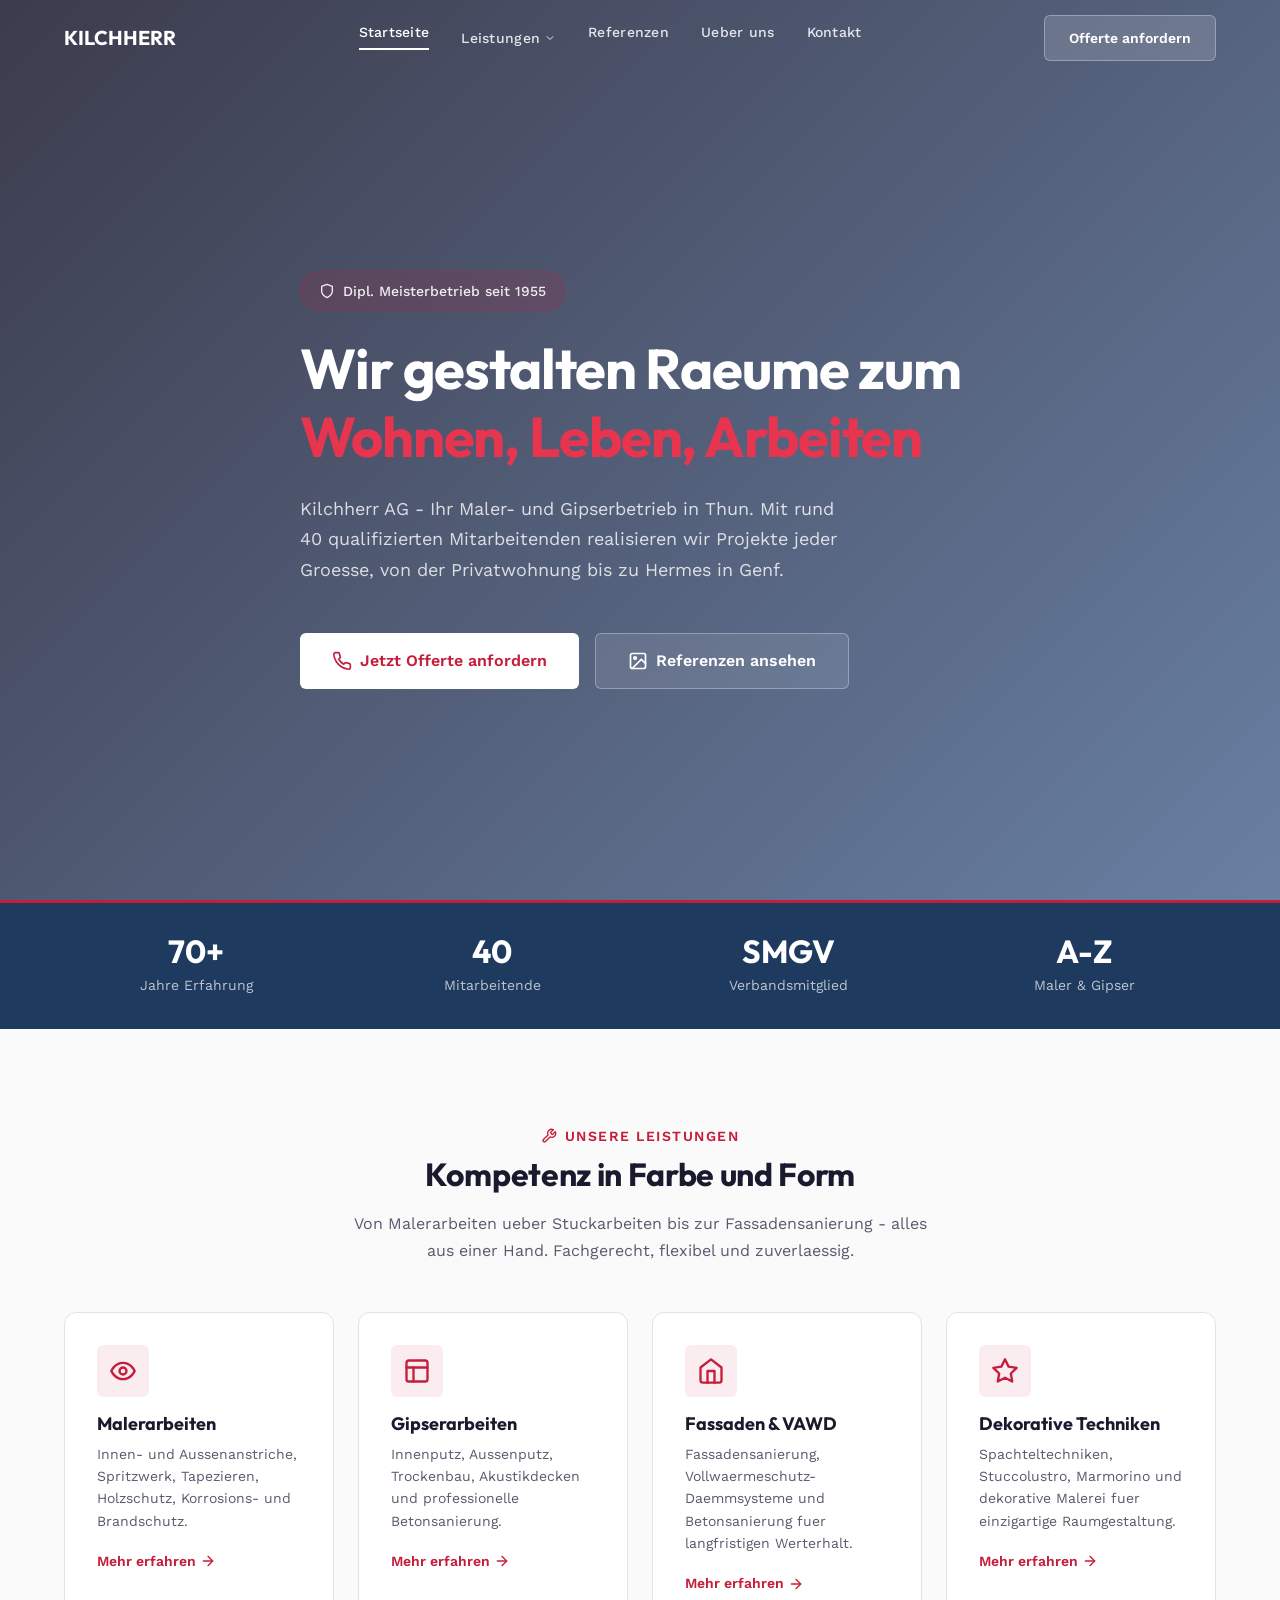
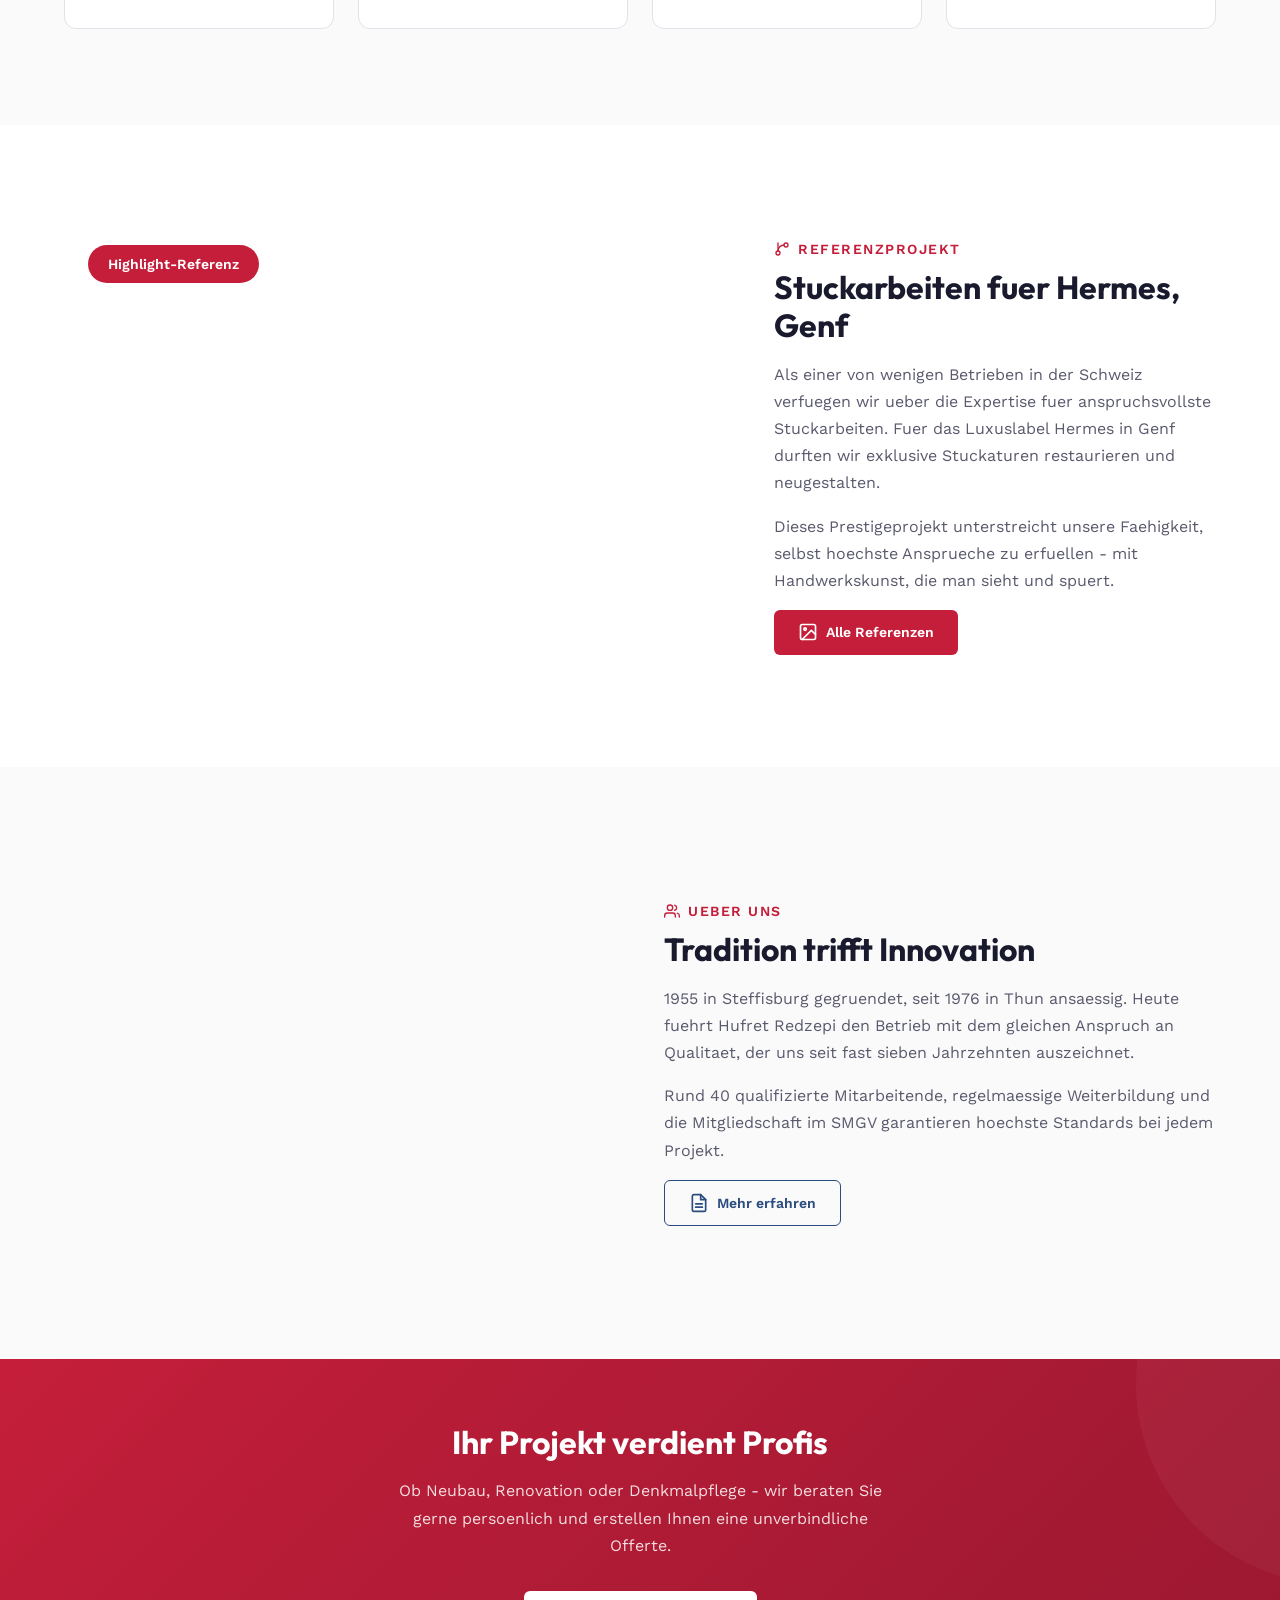
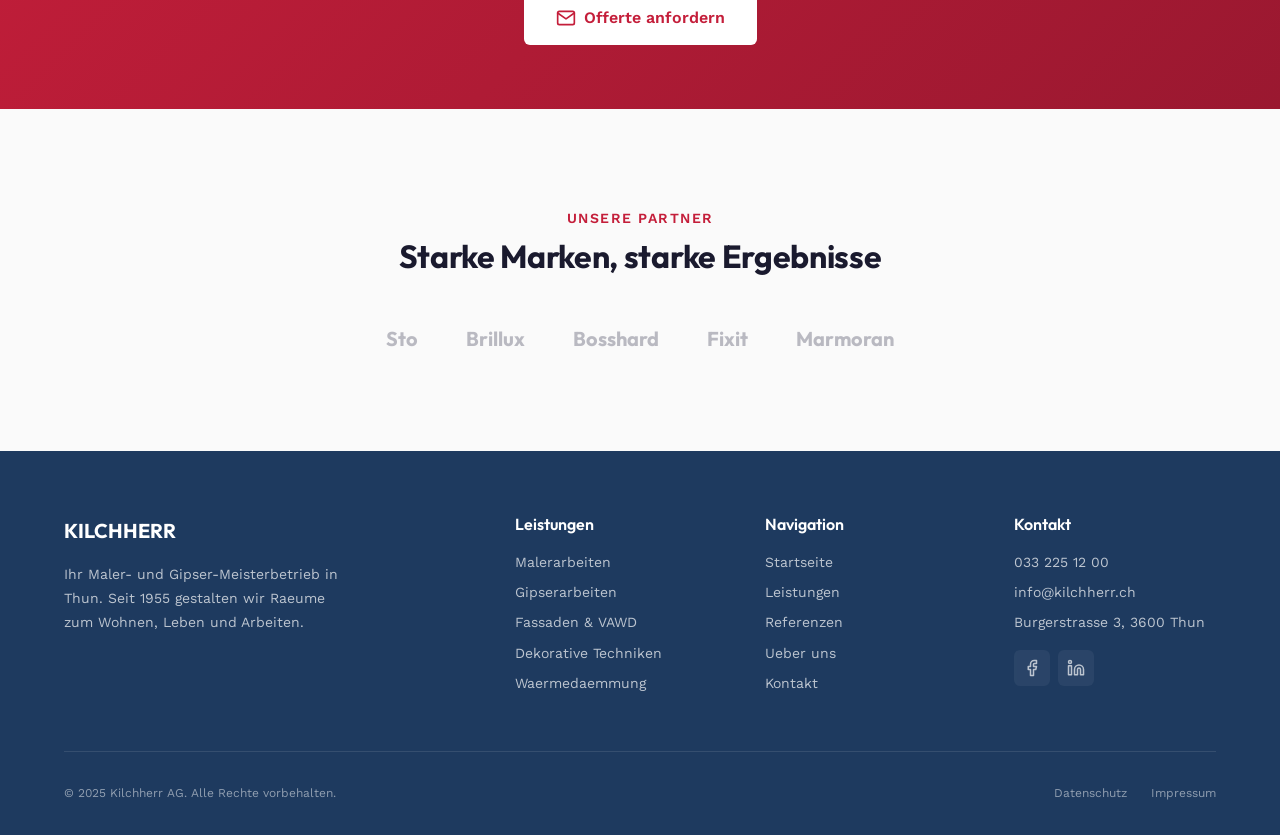
==== index.html @ 8fa26c06 "Initial: Website-Redesign Kilchherr AG" ====
<!DOCTYPE html>
<html lang="de">
<head>
  <meta charset="UTF-8">
  <meta name="viewport" content="width=device-width, initial-scale=1.0">
  <title>Kilchherr AG Thun | Maler & Gipser seit 1955</title>
  <meta name="description" content="Kilchherr AG - Ihr Maler- und Gipserbetrieb in Thun. 40 Mitarbeitende, seit 1955. Malerarbeiten, Gipserarbeiten, Stuckarbeiten und Fassadensanierung.">
  <meta name="robots" content="index, follow">
  <link rel="canonical" href="https://kilchherr-redesign.pages.dev/">
  <meta property="og:title" content="Kilchherr AG Thun | Maler & Gipser seit 1955">
  <meta property="og:description" content="Dipl. Meisterbetrieb fuer Maler- und Gipserarbeiten in Thun. 40 qualifizierte Mitarbeitende, seit 1955.">
  <meta property="og:url" content="https://kilchherr-redesign.pages.dev/">
  <meta property="og:type" content="website">
  <meta property="og:locale" content="de_CH">
  <meta property="og:image" content="https://kilchherr.ch/.cm4all/uproc.php/0/Firmenlogo%20Kilchherr/Kilchherr_Maler_Gipser_Logo_rot.jpg">
  <link href="https://fonts.googleapis.com/css2?family=Outfit:wght@400;500;600;700;800&family=Work+Sans:wght@300;400;500;600&display=swap" rel="stylesheet">
  <link rel="stylesheet" href="style.css">
  <link rel="icon" type="image/svg+xml" href="data:image/svg+xml,<svg xmlns='http://www.w3.org/2000/svg' viewBox='0 0 32 32'><rect width='32' height='32' rx='6' fill='%23C41E3A'/><text x='50%25' y='55%25' text-anchor='middle' dominant-baseline='central' font-size='14' font-weight='bold' fill='white'>K</text></svg>">
  <script type="application/ld+json">
  {
    "@context": "https://schema.org",
    "@type": "HomeAndConstructionBusiness",
    "name": "Kilchherr AG",
    "url": "https://kilchherr-redesign.pages.dev",
    "telephone": "+41332251200",
    "email": "info@kilchherr.ch",
    "address": {
      "@type": "PostalAddress",
      "streetAddress": "Burgerstrasse 3",
      "addressLocality": "Thun",
      "postalCode": "3600",
      "addressRegion": "BE",
      "addressCountry": "CH"
    },
    "areaServed": ["Thun", "Bern", "Berner Oberland", "Steffisburg", "Spiez"],
    "foundingDate": "1955",
    "numberOfEmployees": "40",
    "description": "Dipl. Meisterbetrieb fuer Maler- und Gipserarbeiten in Thun. Seit 1955 gestalten wir Raeume zum Wohnen, Leben und Arbeiten.",
    "memberOf": {
      "@type": "Organization",
      "name": "Schweizerischer Maler- und Gipserunternehmer-Verband (SMGV)"
    }
  }
  </script>
</head>
<body>

  <!-- HEADER -->
  <header class="site-header" id="header">
    <div class="container header-inner">
      <a href="index.html" class="logo">
        <span class="logo-text">KILCHHERR</span>
      </a>
      <nav class="main-nav" id="mainNav" aria-label="Hauptnavigation">
        <ul>
          <li><a href="index.html" class="active">Startseite</a></li>
          <li class="nav-item">
            <a href="leistungen.html">Leistungen <svg width="12" height="12" viewBox="0 0 24 24" fill="none" stroke="currentColor" stroke-width="2" stroke-linecap="round" stroke-linejoin="round"><path d="M6 9l6 6 6-6"/></svg></a>
            <div class="nav-dropdown">
              <a href="leistungen/malerarbeiten.html">Malerarbeiten</a>
              <a href="leistungen/gipserarbeiten.html">Gipserarbeiten</a>
              <a href="leistungen/fassaden.html">Fassaden &amp; VAWD</a>
              <a href="leistungen/dekorative-techniken.html">Dekorative Techniken</a>
              <a href="leistungen/waermedaemmung.html">Waermedaemmung</a>
            </div>
          </li>
          <li><a href="referenzen.html">Referenzen</a></li>
          <li><a href="ueber-uns.html">Ueber uns</a></li>
          <li><a href="kontakt.html">Kontakt</a></li>
        </ul>
      </nav>
      <div class="header-cta">
        <a href="kontakt.html" class="btn btn-primary">Offerte anfordern</a>
      </div>
      <button class="mobile-toggle" id="mobileToggle" aria-label="Menu oeffnen">
        <span></span><span></span><span></span>
      </button>
    </div>
  </header>

  <!-- HERO -->
  <section class="hero">
    <div class="hero-bg" style="background-image: url('https://images.unsplash.com/photo-1562259929-b4e1fd3aef09?w=1600&q=80');"></div>
    <div class="container">
      <div class="hero-content">
        <span class="hero-badge">
          <svg width="16" height="16" viewBox="0 0 24 24" fill="none" stroke="currentColor" stroke-width="2" stroke-linecap="round" stroke-linejoin="round"><path d="M12 22s8-4 8-10V5l-8-3-8 3v7c0 6 8 10 8 10z"/></svg>
          Dipl. Meisterbetrieb seit 1955
        </span>
        <h1>Wir gestalten Raeume zum <span class="highlight">Wohnen, Leben, Arbeiten</span></h1>
        <p class="hero-subtitle">Kilchherr AG - Ihr Maler- und Gipserbetrieb in Thun. Mit rund 40 qualifizierten Mitarbeitenden realisieren wir Projekte jeder Groesse, von der Privatwohnung bis zu Hermes in Genf.</p>
        <div class="hero-buttons">
          <a href="kontakt.html" class="btn btn-white btn-lg">
            <svg width="20" height="20" viewBox="0 0 24 24" fill="none" stroke="currentColor" stroke-width="2" stroke-linecap="round" stroke-linejoin="round"><path d="M22 16.92v3a2 2 0 01-2.18 2 19.79 19.79 0 01-8.63-3.07 19.5 19.5 0 01-6-6 19.79 19.79 0 01-3.07-8.67A2 2 0 014.11 2h3a2 2 0 012 1.72c.127.96.361 1.903.7 2.81a2 2 0 01-.45 2.11L8.09 9.91a16 16 0 006 6l1.27-1.27a2 2 0 012.11-.45c.907.339 1.85.573 2.81.7A2 2 0 0122 16.92z"/></svg>
            Jetzt Offerte anfordern
          </a>
          <a href="referenzen.html" class="btn btn-ghost btn-lg">
            <svg width="20" height="20" viewBox="0 0 24 24" fill="none" stroke="currentColor" stroke-width="2" stroke-linecap="round" stroke-linejoin="round"><rect x="3" y="3" width="18" height="18" rx="2" ry="2"/><circle cx="8.5" cy="8.5" r="1.5"/><polyline points="21 15 16 10 5 21"/></svg>
            Referenzen ansehen
          </a>
        </div>
      </div>
    </div>
  </section>

  <!-- STATS BAR -->
  <section class="stats-bar">
    <div class="container">
      <div class="stats-grid">
        <div class="stat-item">
          <h3>70+</h3>
          <p>Jahre Erfahrung</p>
        </div>
        <div class="stat-item">
          <h3>40</h3>
          <p>Mitarbeitende</p>
        </div>
        <div class="stat-item">
          <h3>SMGV</h3>
          <p>Verbandsmitglied</p>
        </div>
        <div class="stat-item">
          <h3>A-Z</h3>
          <p>Maler &amp; Gipser</p>
        </div>
      </div>
    </div>
  </section>

  <!-- LEISTUNGEN -->
  <section class="section" id="leistungen">
    <div class="container">
      <div class="section-header">
        <span class="section-label">
          <svg width="16" height="16" viewBox="0 0 24 24" fill="none" stroke="currentColor" stroke-width="2" stroke-linecap="round" stroke-linejoin="round"><path d="M14.7 6.3a1 1 0 000 1.4l1.6 1.6a1 1 0 001.4 0l3.77-3.77a6 6 0 01-7.94 7.94l-6.91 6.91a2.12 2.12 0 01-3-3l6.91-6.91a6 6 0 017.94-7.94l-3.76 3.76z"/></svg>
          Unsere Leistungen
        </span>
        <h2>Kompetenz in Farbe und Form</h2>
        <p>Von Malerarbeiten ueber Stuckarbeiten bis zur Fassadensanierung - alles aus einer Hand. Fachgerecht, flexibel und zuverlaessig.</p>
      </div>
      <div class="feature-grid">
        <div class="feature-card">
          <div class="feature-icon">
            <svg width="28" height="28" viewBox="0 0 24 24" fill="none" stroke="currentColor" stroke-width="2" stroke-linecap="round" stroke-linejoin="round"><path d="M2 12s3-7 10-7 10 7 10 7-3 7-10 7-10-7-10-7z"/><circle cx="12" cy="12" r="3"/></svg>
          </div>
          <h3>Malerarbeiten</h3>
          <p>Innen- und Aussenanstriche, Spritzwerk, Tapezieren, Holzschutz, Korrosions- und Brandschutz.</p>
          <a href="leistungen/malerarbeiten.html" class="card-link">Mehr erfahren <svg width="16" height="16" viewBox="0 0 24 24" fill="none" stroke="currentColor" stroke-width="2" stroke-linecap="round" stroke-linejoin="round"><path d="M5 12h14"/><path d="M12 5l7 7-7 7"/></svg></a>
        </div>
        <div class="feature-card">
          <div class="feature-icon">
            <svg width="28" height="28" viewBox="0 0 24 24" fill="none" stroke="currentColor" stroke-width="2" stroke-linecap="round" stroke-linejoin="round"><rect x="3" y="3" width="18" height="18" rx="2"/><path d="M3 9h18"/><path d="M9 21V9"/></svg>
          </div>
          <h3>Gipserarbeiten</h3>
          <p>Innenputz, Aussenputz, Trockenbau, Akustikdecken und professionelle Betonsanierung.</p>
          <a href="leistungen/gipserarbeiten.html" class="card-link">Mehr erfahren <svg width="16" height="16" viewBox="0 0 24 24" fill="none" stroke="currentColor" stroke-width="2" stroke-linecap="round" stroke-linejoin="round"><path d="M5 12h14"/><path d="M12 5l7 7-7 7"/></svg></a>
        </div>
        <div class="feature-card">
          <div class="feature-icon">
            <svg width="28" height="28" viewBox="0 0 24 24" fill="none" stroke="currentColor" stroke-width="2" stroke-linecap="round" stroke-linejoin="round"><path d="M3 9l9-7 9 7v11a2 2 0 01-2 2H5a2 2 0 01-2-2z"/><polyline points="9 22 9 12 15 12 15 22"/></svg>
          </div>
          <h3>Fassaden &amp; VAWD</h3>
          <p>Fassadensanierung, Vollwaermeschutz-Daemmsysteme und Betonsanierung fuer langfristigen Werterhalt.</p>
          <a href="leistungen/fassaden.html" class="card-link">Mehr erfahren <svg width="16" height="16" viewBox="0 0 24 24" fill="none" stroke="currentColor" stroke-width="2" stroke-linecap="round" stroke-linejoin="round"><path d="M5 12h14"/><path d="M12 5l7 7-7 7"/></svg></a>
        </div>
        <div class="feature-card">
          <div class="feature-icon">
            <svg width="28" height="28" viewBox="0 0 24 24" fill="none" stroke="currentColor" stroke-width="2" stroke-linecap="round" stroke-linejoin="round"><polygon points="12 2 15.09 8.26 22 9.27 17 14.14 18.18 21.02 12 17.77 5.82 21.02 7 14.14 2 9.27 8.91 8.26 12 2"/></svg>
          </div>
          <h3>Dekorative Techniken</h3>
          <p>Spachteltechniken, Stuccolustro, Marmorino und dekorative Malerei fuer einzigartige Raumgestaltung.</p>
          <a href="leistungen/dekorative-techniken.html" class="card-link">Mehr erfahren <svg width="16" height="16" viewBox="0 0 24 24" fill="none" stroke="currentColor" stroke-width="2" stroke-linecap="round" stroke-linejoin="round"><path d="M5 12h14"/><path d="M12 5l7 7-7 7"/></svg></a>
        </div>
      </div>
    </div>
  </section>

  <!-- HIGHLIGHT: HERMES -->
  <section class="section section-alt">
    <div class="container">
      <div class="highlight-project">
        <div class="highlight-img" style="background-image: url('https://images.unsplash.com/photo-1600585152220-90363fe7e115?w=1200&q=80');">
          <span class="highlight-badge">Highlight-Referenz</span>
        </div>
        <div class="highlight-content">
          <span class="section-label">
            <svg width="16" height="16" viewBox="0 0 24 24" fill="none" stroke="currentColor" stroke-width="2" stroke-linecap="round" stroke-linejoin="round"><path d="M6 3v12"/><path d="M18 9a3 3 0 100-6 3 3 0 000 6z"/><path d="M6 21a3 3 0 100-6 3 3 0 000 6z"/><path d="M15 6a9 9 0 00-9 9"/></svg>
            Referenzprojekt
          </span>
          <h2>Stuckarbeiten fuer Hermes, Genf</h2>
          <p>Als einer von wenigen Betrieben in der Schweiz verfuegen wir ueber die Expertise fuer anspruchsvollste Stuckarbeiten. Fuer das Luxuslabel Hermes in Genf durften wir exklusive Stuckaturen restaurieren und neugestalten.</p>
          <p>Dieses Prestigeprojekt unterstreicht unsere Faehigkeit, selbst hoechste Ansprueche zu erfuellen - mit Handwerkskunst, die man sieht und spuert.</p>
          <a href="referenzen.html" class="btn btn-primary">
            <svg width="20" height="20" viewBox="0 0 24 24" fill="none" stroke="currentColor" stroke-width="2" stroke-linecap="round" stroke-linejoin="round"><rect x="3" y="3" width="18" height="18" rx="2" ry="2"/><circle cx="8.5" cy="8.5" r="1.5"/><polyline points="21 15 16 10 5 21"/></svg>
            Alle Referenzen
          </a>
        </div>
      </div>
    </div>
  </section>

  <!-- UEBER UNS -->
  <section class="section">
    <div class="container">
      <div class="text-image reversed">
        <div class="text-image-content">
          <span class="section-label">
            <svg width="16" height="16" viewBox="0 0 24 24" fill="none" stroke="currentColor" stroke-width="2" stroke-linecap="round" stroke-linejoin="round"><path d="M17 21v-2a4 4 0 00-4-4H5a4 4 0 00-4 4v2"/><circle cx="9" cy="7" r="4"/><path d="M23 21v-2a4 4 0 00-3-3.87"/><path d="M16 3.13a4 4 0 010 7.75"/></svg>
            Ueber uns
          </span>
          <h2>Tradition trifft Innovation</h2>
          <p>1955 in Steffisburg gegruendet, seit 1976 in Thun ansaessig. Heute fuehrt Hufret Redzepi den Betrieb mit dem gleichen Anspruch an Qualitaet, der uns seit fast sieben Jahrzehnten auszeichnet.</p>
          <p>Rund 40 qualifizierte Mitarbeitende, regelmaessige Weiterbildung und die Mitgliedschaft im SMGV garantieren hoechste Standards bei jedem Projekt.</p>
          <a href="ueber-uns.html" class="btn btn-outline">
            <svg width="20" height="20" viewBox="0 0 24 24" fill="none" stroke="currentColor" stroke-width="2" stroke-linecap="round" stroke-linejoin="round"><path d="M14 2H6a2 2 0 00-2 2v16a2 2 0 002 2h12a2 2 0 002-2V8z"/><polyline points="14 2 14 8 20 8"/><line x1="16" y1="13" x2="8" y2="13"/><line x1="16" y1="17" x2="8" y2="17"/></svg>
            Mehr erfahren
          </a>
        </div>
        <div class="text-image-visual" style="background-image: url('https://images.unsplash.com/photo-1581578731548-c64695cc6952?w=800&q=80');"></div>
      </div>
    </div>
  </section>

  <!-- CTA -->
  <section class="cta-banner">
    <div class="container">
      <h2>Ihr Projekt verdient Profis</h2>
      <p>Ob Neubau, Renovation oder Denkmalpflege - wir beraten Sie gerne persoenlich und erstellen Ihnen eine unverbindliche Offerte.</p>
      <a href="kontakt.html" class="btn btn-white btn-lg">
        <svg width="20" height="20" viewBox="0 0 24 24" fill="none" stroke="currentColor" stroke-width="2" stroke-linecap="round" stroke-linejoin="round"><path d="M4 4h16c1.1 0 2 .9 2 2v12c0 1.1-.9 2-2 2H4c-1.1 0-2-.9-2-2V6c0-1.1.9-2 2-2z"/><polyline points="22,6 12,13 2,6"/></svg>
        Offerte anfordern
      </a>
    </div>
  </section>

  <!-- PARTNER -->
  <section class="section">
    <div class="container">
      <div class="section-header">
        <span class="section-label">Unsere Partner</span>
        <h2>Starke Marken, starke Ergebnisse</h2>
      </div>
      <div class="partner-logos">
        <span class="partner-logo">Sto</span>
        <span class="partner-logo">Brillux</span>
        <span class="partner-logo">Bosshard</span>
        <span class="partner-logo">Fixit</span>
        <span class="partner-logo">Marmoran</span>
      </div>
    </div>
  </section>

  <!-- FOOTER -->
  <footer class="site-footer">
    <div class="container">
      <div class="footer-grid">
        <div class="footer-brand">
          <span class="logo-text" style="color:#fff; font-size:1.25rem;">KILCHHERR</span>
          <p>Ihr Maler- und Gipser-Meisterbetrieb in Thun. Seit 1955 gestalten wir Raeume zum Wohnen, Leben und Arbeiten.</p>
        </div>
        <div class="footer-col">
          <h4>Leistungen</h4>
          <a href="leistungen/malerarbeiten.html">Malerarbeiten</a>
          <a href="leistungen/gipserarbeiten.html">Gipserarbeiten</a>
          <a href="leistungen/fassaden.html">Fassaden &amp; VAWD</a>
          <a href="leistungen/dekorative-techniken.html">Dekorative Techniken</a>
          <a href="leistungen/waermedaemmung.html">Waermedaemmung</a>
        </div>
        <div class="footer-col">
          <h4>Navigation</h4>
          <a href="index.html">Startseite</a>
          <a href="leistungen.html">Leistungen</a>
          <a href="referenzen.html">Referenzen</a>
          <a href="ueber-uns.html">Ueber uns</a>
          <a href="kontakt.html">Kontakt</a>
        </div>
        <div class="footer-col">
          <h4>Kontakt</h4>
          <a href="tel:+41332251200">033 225 12 00</a>
          <a href="mailto:info@kilchherr.ch">info@kilchherr.ch</a>
          <a href="kontakt.html">Burgerstrasse 3, 3600 Thun</a>
          <div class="social-links">
            <a href="https://www.facebook.com/Kilchherr-AG-seit-1955-Gipser-und-Malerwerkst%C3%A4tten-110368171089704" aria-label="Facebook">
              <svg width="18" height="18" viewBox="0 0 24 24" fill="none" stroke="currentColor" stroke-width="2" stroke-linecap="round" stroke-linejoin="round"><path d="M18 2h-3a5 5 0 00-5 5v3H7v4h3v8h4v-8h3l1-4h-4V7a1 1 0 011-1h3z"/></svg>
            </a>
            <a href="https://www.linkedin.com/in/ralf-norgel-03962999/" aria-label="LinkedIn">
              <svg width="18" height="18" viewBox="0 0 24 24" fill="none" stroke="currentColor" stroke-width="2" stroke-linecap="round" stroke-linejoin="round"><path d="M16 8a6 6 0 016 6v7h-4v-7a2 2 0 00-2-2 2 2 0 00-2 2v7h-4v-7a6 6 0 016-6z"/><rect x="2" y="9" width="4" height="12"/><circle cx="4" cy="4" r="2"/></svg>
            </a>
          </div>
        </div>
      </div>
      <div class="footer-bottom">
        <p>&copy; 2025 Kilchherr AG. Alle Rechte vorbehalten.</p>
        <div class="legal-links">
          <a href="#">Datenschutz</a>
          <a href="#">Impressum</a>
        </div>
      </div>
    </div>
  </footer>

  <script>
    document.getElementById('mobileToggle').addEventListener('click', function() {
      document.getElementById('mainNav').classList.toggle('active');
    });
    window.addEventListener('scroll', function() {
      document.getElementById('header').classList.toggle('scrolled', window.scrollY > 20);
    });
  </script>
</body>
</html>
---- style.css ----
/* Brand Style Guide – Kilchherr AG */
:root {
  --color-primary: #C41E3A;
  --color-primary-dark: #9A1830;
  --color-primary-light: #E8354F;
  --color-accent: #2B4C7E;
  --color-accent-light: #3D6BA8;
  --color-accent-dark: #1E3A5F;
  --color-bg: #FAFAFA;
  --color-surface: #FFFFFF;
  --color-text: #1A1A2E;
  --color-text-secondary: #5A5A6E;
  --color-border: #E2E2EA;

  --font-heading: 'Outfit', sans-serif;
  --font-body: 'Work Sans', sans-serif;

  --font-size-xs: 0.75rem;
  --font-size-small: 0.875rem;
  --font-size-base: 1rem;
  --font-size-lg: 1.125rem;
  --font-size-xl: 1.25rem;
  --font-size-2xl: 1.5rem;
  --font-size-3xl: 2rem;
  --font-size-4xl: 2.75rem;
  --font-size-5xl: 3.5rem;

  --space-xs: 0.25rem;
  --space-sm: 0.5rem;
  --space-md: 1rem;
  --space-lg: 1.5rem;
  --space-xl: 2rem;
  --space-2xl: 3rem;
  --space-3xl: 4rem;
  --space-4xl: 6rem;

  --radius: 6px;
  --radius-lg: 12px;
  --radius-xl: 16px;
  --shadow: 0 1px 3px rgba(26,26,46,0.08);
  --shadow-md: 0 4px 12px rgba(26,26,46,0.1);
  --shadow-lg: 0 8px 30px rgba(26,26,46,0.12);
}

*, *::before, *::after { box-sizing: border-box; margin: 0; padding: 0; }
html { scroll-behavior: smooth; }
body {
  font-family: var(--font-body);
  color: var(--color-text);
  background: var(--color-bg);
  line-height: 1.6;
  -webkit-font-smoothing: antialiased;
}
h1, h2, h3, h4, h5 { font-family: var(--font-heading); line-height: 1.2; font-weight: 700; }
a { text-decoration: none; color: inherit; transition: color 0.2s; }
img { max-width: 100%; height: auto; display: block; }
.container { max-width: 1200px; margin: 0 auto; padding: 0 var(--space-lg); }

/* === HEADER === */
.site-header {
  position: fixed; top: 0; left: 0; right: 0; z-index: 100;
  background: transparent;
  transition: background 0.3s, box-shadow 0.3s;
}
.site-header.scrolled {
  background: rgba(250,250,250,0.97);
  backdrop-filter: blur(12px);
  box-shadow: var(--shadow);
  border-bottom: 1px solid var(--color-border);
}
.header-inner {
  display: flex; align-items: center; justify-content: space-between;
  height: 76px;
}
.logo { display: flex; align-items: center; gap: var(--space-sm); }
.logo-img {
  height: 40px; width: auto;
}
.logo-text {
  font-family: var(--font-heading); font-weight: 700; font-size: var(--font-size-xl);
  color: var(--color-primary);
}
.site-header:not(.scrolled) .logo-text { color: #fff; }
.main-nav ul { display: flex; gap: var(--space-xl); list-style: none; }
.main-nav a {
  font-size: var(--font-size-small); font-weight: 500; color: rgba(255,255,255,0.85);
  padding: var(--space-sm) 0; position: relative; letter-spacing: 0.02em;
}
.site-header.scrolled .main-nav a { color: var(--color-text-secondary); }
.main-nav a.active,
.main-nav a:hover { color: #fff; }
.site-header.scrolled .main-nav a.active,
.site-header.scrolled .main-nav a:hover { color: var(--color-primary); }
.main-nav a::after {
  content: ''; position: absolute; bottom: -2px; left: 0; width: 0; height: 2px;
  background: var(--color-primary); transition: width 0.3s;
}
.main-nav a:hover::after,
.main-nav a.active::after { width: 100%; }
.site-header:not(.scrolled) .main-nav a::after { background: #fff; }

.header-cta .btn-primary {
  background: var(--color-primary); color: #fff;
}
.site-header:not(.scrolled) .header-cta .btn-primary {
  background: rgba(255,255,255,0.15); border: 1px solid rgba(255,255,255,0.3); color: #fff;
}
.site-header:not(.scrolled) .header-cta .btn-primary:hover {
  background: #fff; color: var(--color-primary);
}

/* Dropdown */
.nav-item { position: relative; }
.nav-item > a { display: flex; align-items: center; gap: 4px; }
.nav-dropdown {
  display: none; position: absolute; top: 100%; left: -16px;
  background: var(--color-surface); border: 1px solid var(--color-border);
  border-radius: var(--radius-lg); padding: var(--space-sm) 0;
  min-width: 220px; box-shadow: var(--shadow-lg); z-index: 110;
}
.nav-item:hover .nav-dropdown { display: block; }
.nav-dropdown a {
  display: block; padding: var(--space-sm) var(--space-lg);
  font-size: var(--font-size-small); color: var(--color-text-secondary);
  white-space: nowrap;
}
.nav-dropdown a:hover { color: var(--color-primary); background: rgba(196,30,58,0.04); }

/* Buttons */
.btn {
  display: inline-flex; align-items: center; gap: var(--space-sm);
  padding: 11px 24px; border-radius: var(--radius); font-weight: 600;
  font-size: var(--font-size-small); cursor: pointer; border: none;
  transition: all 0.2s; text-decoration: none; font-family: var(--font-body);
}
.btn-primary { background: var(--color-primary); color: #fff; }
.btn-primary:hover { background: var(--color-primary-dark); }
.btn-secondary {
  background: transparent; color: var(--color-primary);
  border: 1.5px solid var(--color-primary);
}
.btn-secondary:hover { background: var(--color-primary); color: #fff; }
.btn-outline {
  background: transparent; color: var(--color-accent);
  border: 1.5px solid var(--color-accent);
}
.btn-outline:hover { background: var(--color-accent); color: #fff; }
.btn-white {
  background: #fff; color: var(--color-primary);
}
.btn-white:hover { background: rgba(255,255,255,0.9); }
.btn-ghost {
  background: rgba(255,255,255,0.1); color: #fff;
  border: 1px solid rgba(255,255,255,0.3);
}
.btn-ghost:hover { background: rgba(255,255,255,0.2); }
.btn-lg { padding: 14px 32px; font-size: var(--font-size-base); }

/* Mobile Toggle */
.mobile-toggle { display: none; background: none; border: none; cursor: pointer; padding: 8px; }
.mobile-toggle span {
  display: block; width: 24px; height: 2px; background: #fff;
  margin: 5px 0; transition: 0.3s;
}
.site-header.scrolled .mobile-toggle span { background: var(--color-text); }

/* === HERO === */
.hero {
  position: relative; min-height: 100vh; display: flex; align-items: center;
  overflow: hidden;
}
.hero-bg {
  position: absolute; inset: 0; z-index: 0;
  background-size: cover; background-position: center;
}
.hero-bg::after {
  content: ''; position: absolute; inset: 0;
  background: linear-gradient(135deg, rgba(26,26,46,0.85) 0%, rgba(43,76,126,0.7) 100%);
}
.hero-content {
  position: relative; z-index: 2; max-width: 680px;
  padding: 160px 0 100px;
}
.hero-badge {
  display: inline-flex; align-items: center; gap: var(--space-sm);
  background: rgba(196,30,58,0.15); border: 1px solid rgba(196,30,58,0.3);
  color: rgba(255,255,255,0.9); padding: 8px 18px;
  border-radius: 100px; font-size: var(--font-size-small);
  margin-bottom: var(--space-lg); font-weight: 500;
}
.hero h1 {
  font-size: var(--font-size-5xl); color: #fff;
  margin-bottom: var(--space-lg); letter-spacing: -0.02em;
}
.hero h1 .highlight { color: var(--color-primary-light); }
.hero-subtitle {
  font-size: var(--font-size-lg); color: rgba(255,255,255,0.8);
  margin-bottom: var(--space-2xl); line-height: 1.7; max-width: 560px;
}
.hero-buttons { display: flex; gap: var(--space-md); flex-wrap: wrap; }

/* === STATS BAR === */
.stats-bar {
  background: var(--color-accent-dark);
  padding: var(--space-xl) 0;
  position: relative;
}
.stats-bar::before {
  content: ''; position: absolute; top: 0; left: 0; right: 0; height: 3px;
  background: var(--color-primary);
}
.stats-grid {
  display: grid; grid-template-columns: repeat(4, 1fr);
  gap: var(--space-xl); text-align: center;
}
.stat-item h3 {
  font-size: var(--font-size-3xl); color: #fff;
  font-family: var(--font-heading); font-weight: 700;
}
.stat-item p {
  font-size: var(--font-size-small); color: rgba(255,255,255,0.7);
  margin-top: var(--space-xs);
}

/* === SECTIONS === */
.section { padding: var(--space-4xl) 0; }
.section-alt { background: var(--color-surface); }
.section-dark { background: var(--color-accent-dark); color: #fff; }
.section-header { text-align: center; margin-bottom: var(--space-2xl); }
.section-label {
  display: inline-flex; align-items: center; gap: var(--space-sm);
  font-size: var(--font-size-small); font-weight: 600;
  color: var(--color-primary); text-transform: uppercase; letter-spacing: 1.5px;
  margin-bottom: var(--space-sm);
}
.section-header h2 {
  font-size: var(--font-size-3xl); margin-bottom: var(--space-md);
  color: var(--color-text); letter-spacing: -0.01em;
}
.section-dark .section-header h2 { color: #fff; }
.section-header p {
  color: var(--color-text-secondary); max-width: 600px; margin: 0 auto;
  line-height: 1.7;
}
.section-dark .section-header p { color: rgba(255,255,255,0.7); }

/* Page Header */
.page-header {
  background: linear-gradient(135deg, var(--color-accent-dark) 0%, var(--color-accent) 100%);
  color: #fff; padding: 160px 0 70px; text-align: center;
  position: relative;
}
.page-header::after {
  content: ''; position: absolute; bottom: 0; left: 0; right: 0; height: 3px;
  background: var(--color-primary);
}
.page-header h1 { font-size: var(--font-size-4xl); margin-bottom: var(--space-md); }
.page-header p { color: rgba(255,255,255,0.75); max-width: 540px; margin: 0 auto; }

/* Breadcrumbs */
.breadcrumbs {
  padding: var(--space-md) 0;
  border-bottom: 1px solid var(--color-border);
  background: var(--color-surface);
}
.breadcrumbs-list {
  display: flex; align-items: center; gap: var(--space-sm);
  list-style: none; font-size: var(--font-size-small);
  color: var(--color-text-secondary);
}
.breadcrumbs-list a { color: var(--color-accent); }
.breadcrumbs-list a:hover { color: var(--color-primary); }
.breadcrumbs-sep { opacity: 0.4; }

/* === FEATURE GRID 4-COL === */
.feature-grid {
  display: grid; grid-template-columns: repeat(4, 1fr);
  gap: var(--space-lg);
}
.feature-card {
  background: var(--color-surface); border: 1px solid var(--color-border);
  border-radius: var(--radius-lg); padding: var(--space-xl);
  transition: box-shadow 0.3s, transform 0.3s;
}
.feature-card:hover { box-shadow: var(--shadow-lg); transform: translateY(-4px); }
.feature-icon {
  display: inline-flex; align-items: center; justify-content: center;
  width: 52px; height: 52px; border-radius: var(--radius);
  background: rgba(196,30,58,0.08); margin-bottom: var(--space-md);
}
.feature-icon svg { color: var(--color-primary); }
.feature-card h3 {
  font-size: var(--font-size-lg); font-family: var(--font-heading);
  margin-bottom: var(--space-sm); color: var(--color-text);
}
.feature-card p {
  font-size: var(--font-size-small); color: var(--color-text-secondary);
  line-height: 1.6; margin-bottom: var(--space-md);
}
.card-link {
  display: inline-flex; align-items: center; gap: 4px;
  font-size: var(--font-size-small); font-weight: 600; color: var(--color-primary);
}
.card-link:hover { color: var(--color-primary-dark); }

/* === SERVICE LIST (Subpage) === */
.service-list { display: flex; flex-direction: column; gap: var(--space-2xl); }
.service-item {
  display: grid; grid-template-columns: 1fr 1fr; gap: var(--space-2xl);
  align-items: center;
}
.service-item.reversed { direction: rtl; }
.service-item.reversed > * { direction: ltr; }
.service-item-content h2 {
  font-size: var(--font-size-2xl); color: var(--color-text);
  margin-bottom: var(--space-md);
}
.service-item-content p {
  color: var(--color-text-secondary); line-height: 1.7;
  margin-bottom: var(--space-md);
}
.service-item-visual {
  border-radius: var(--radius-xl); min-height: 320px;
  background-size: cover; background-position: center;
  overflow: hidden;
}
.check-list { list-style: none; margin-bottom: var(--space-lg); }
.check-list li {
  display: flex; align-items: flex-start; gap: var(--space-sm);
  font-size: var(--font-size-base); color: var(--color-text-secondary);
  margin-bottom: var(--space-sm); line-height: 1.5;
}
.check-list li svg { flex-shrink: 0; margin-top: 3px; color: var(--color-primary); }

/* === TEXT + IMAGE === */
.text-image {
  display: grid; grid-template-columns: 1fr 1fr; gap: var(--space-2xl);
  align-items: center;
}
.text-image.reversed { direction: rtl; }
.text-image.reversed > * { direction: ltr; }
.text-image-content h2 {
  font-size: var(--font-size-3xl); color: var(--color-text);
  margin-bottom: var(--space-md);
}
.text-image-content p {
  color: var(--color-text-secondary); margin-bottom: var(--space-md);
  line-height: 1.7;
}
.text-image-visual {
  border-radius: var(--radius-xl); min-height: 400px;
  background-size: cover; background-position: center; overflow: hidden;
}

/* === REFERENZEN === */
.ref-categories {
  display: flex; gap: var(--space-sm); flex-wrap: wrap;
  justify-content: center; margin-bottom: var(--space-2xl);
}
.ref-cat-btn {
  padding: 8px 20px; border-radius: 100px; font-size: var(--font-size-small);
  font-weight: 500; border: 1px solid var(--color-border); background: var(--color-surface);
  cursor: pointer; transition: all 0.2s; font-family: var(--font-body);
  color: var(--color-text-secondary);
}
.ref-cat-btn:hover,
.ref-cat-btn.active { background: var(--color-primary); color: #fff; border-color: var(--color-primary); }

.ref-grid {
  display: grid; grid-template-columns: repeat(3, 1fr);
  gap: var(--space-lg);
}
.ref-card {
  background: var(--color-surface); border: 1px solid var(--color-border);
  border-radius: var(--radius-lg); overflow: hidden;
  transition: box-shadow 0.3s, transform 0.3s;
}
.ref-card:hover { box-shadow: var(--shadow-lg); transform: translateY(-4px); }
.ref-card-img {
  height: 220px; background-size: cover; background-position: center;
  position: relative;
}
.ref-card-tag {
  position: absolute; top: var(--space-md); left: var(--space-md);
  background: var(--color-primary); color: #fff; padding: 4px 12px;
  border-radius: 100px; font-size: var(--font-size-xs); font-weight: 600;
}
.ref-card-body { padding: var(--space-lg); }
.ref-card-body h3 {
  font-family: var(--font-heading); font-size: var(--font-size-lg);
  color: var(--color-text); margin-bottom: var(--space-sm);
}
.ref-card-body p {
  font-size: var(--font-size-small); color: var(--color-text-secondary);
  margin-bottom: var(--space-md); line-height: 1.6;
}

/* === HIGHLIGHT / HERMES === */
.highlight-project {
  display: grid; grid-template-columns: 1.2fr 0.8fr;
  gap: var(--space-2xl); align-items: center;
}
.highlight-img {
  border-radius: var(--radius-xl); min-height: 450px;
  background-size: cover; background-position: center;
  position: relative;
}
.highlight-badge {
  position: absolute; top: var(--space-lg); left: var(--space-lg);
  background: var(--color-primary); color: #fff; padding: 8px 20px;
  border-radius: 100px; font-size: var(--font-size-small); font-weight: 600;
}
.highlight-content h2 {
  font-size: var(--font-size-3xl); color: var(--color-text);
  margin-bottom: var(--space-md);
}
.highlight-content p {
  color: var(--color-text-secondary); line-height: 1.7;
  margin-bottom: var(--space-md);
}

/* === TEAM === */
.team-grid {
  display: grid; grid-template-columns: repeat(4, 1fr);
  gap: var(--space-lg);
}
.team-card {
  text-align: center; background: var(--color-surface);
  border: 1px solid var(--color-border); border-radius: var(--radius-lg);
  padding: var(--space-xl); transition: box-shadow 0.3s;
}
.team-card:hover { box-shadow: var(--shadow-md); }
.team-avatar {
  width: 100px; height: 100px; border-radius: 50%;
  background: linear-gradient(135deg, rgba(196,30,58,0.1), rgba(43,76,126,0.1));
  margin: 0 auto var(--space-md);
  display: flex; align-items: center; justify-content: center;
}
.team-card h3 {
  font-family: var(--font-heading); font-size: var(--font-size-lg);
  color: var(--color-text); margin-bottom: var(--space-xs);
}
.team-card .role {
  font-size: var(--font-size-small); color: var(--color-primary);
  font-weight: 500;
}

/* === TIMELINE === */
.timeline {
  position: relative; padding-left: 40px;
  max-width: 700px; margin: 0 auto;
}
.timeline::before {
  content: ''; position: absolute; left: 15px; top: 0; bottom: 0;
  width: 2px; background: var(--color-border);
}
.timeline-item {
  position: relative; margin-bottom: var(--space-2xl);
  padding-left: var(--space-xl);
}
.timeline-item::before {
  content: ''; position: absolute; left: -33px; top: 6px;
  width: 14px; height: 14px; border-radius: 50%;
  background: var(--color-primary); border: 3px solid var(--color-bg);
}
.timeline-year {
  font-family: var(--font-heading); font-weight: 700;
  font-size: var(--font-size-xl); color: var(--color-primary);
  margin-bottom: var(--space-xs);
}
.timeline-item h3 {
  font-size: var(--font-size-lg); color: var(--color-text);
  margin-bottom: var(--space-sm);
}
.timeline-item p {
  font-size: var(--font-size-base); color: var(--color-text-secondary);
  line-height: 1.6;
}

/* === CONTACT === */
.contact-grid {
  display: grid; grid-template-columns: 1fr 1fr;
  gap: var(--space-2xl);
}
.contact-info h3 {
  font-family: var(--font-heading); font-size: var(--font-size-2xl);
  color: var(--color-text); margin-bottom: var(--space-md);
}
.contact-item {
  display: flex; gap: var(--space-md); margin-bottom: var(--space-lg);
}
.contact-item-icon {
  flex-shrink: 0; width: 48px; height: 48px; border-radius: var(--radius);
  background: rgba(196,30,58,0.08);
  display: flex; align-items: center; justify-content: center;
}
.contact-item-icon svg { color: var(--color-primary); }
.contact-item-text h4 {
  font-family: var(--font-heading); font-size: var(--font-size-base);
  margin-bottom: var(--space-xs); color: var(--color-text);
}
.contact-item-text p, .contact-item-text a {
  font-size: var(--font-size-small); color: var(--color-text-secondary);
}
.contact-item-text a:hover { color: var(--color-primary); }
.contact-form {
  background: var(--color-surface); border: 1px solid var(--color-border);
  border-radius: var(--radius-xl); padding: var(--space-xl);
}
.contact-form h3 {
  font-family: var(--font-heading); font-size: var(--font-size-2xl);
  margin-bottom: var(--space-lg); color: var(--color-text);
}
.form-row { display: grid; grid-template-columns: 1fr 1fr; gap: var(--space-md); }
.form-group { margin-bottom: var(--space-md); }
.form-group label {
  display: block; font-size: var(--font-size-small); font-weight: 600;
  color: var(--color-text); margin-bottom: var(--space-xs);
}
.form-group input, .form-group select, .form-group textarea {
  width: 100%; padding: 11px 14px; border: 1px solid var(--color-border);
  border-radius: var(--radius); font-family: var(--font-body);
  font-size: var(--font-size-base); background: var(--color-bg);
  transition: border-color 0.2s;
}
.form-group input:focus, .form-group select:focus, .form-group textarea:focus {
  outline: none; border-color: var(--color-primary);
  box-shadow: 0 0 0 3px rgba(196,30,58,0.08);
}

/* === CTA BANNER === */
.cta-banner {
  background: linear-gradient(135deg, var(--color-primary) 0%, var(--color-primary-dark) 100%);
  color: #fff; text-align: center; padding: var(--space-3xl) var(--space-lg);
  position: relative; overflow: hidden;
}
.cta-banner::before {
  content: ''; position: absolute; top: -50%; right: -20%; width: 400px; height: 400px;
  border-radius: 50%; background: rgba(255,255,255,0.04);
}
.cta-banner h2 {
  font-size: var(--font-size-3xl); margin-bottom: var(--space-md);
  position: relative;
}
.cta-banner p {
  opacity: 0.85; max-width: 520px; margin: 0 auto var(--space-xl);
  position: relative; line-height: 1.7;
}
.cta-banner .btn { position: relative; }

/* === FAQ === */
.faq-list { max-width: 750px; margin: 0 auto; }
.faq-item {
  border: 1px solid var(--color-border); border-radius: var(--radius-lg);
  margin-bottom: var(--space-md); background: var(--color-surface);
  overflow: hidden;
}
.faq-question {
  display: flex; justify-content: space-between; align-items: center;
  padding: var(--space-lg); cursor: pointer; font-weight: 600;
  font-size: var(--font-size-base); color: var(--color-text);
  background: none; border: none; width: 100%; text-align: left;
  font-family: var(--font-heading);
}
.faq-question svg { transition: transform 0.3s; flex-shrink: 0; color: var(--color-primary); }
.faq-item.active .faq-question svg { transform: rotate(180deg); }
.faq-answer {
  max-height: 0; overflow: hidden; transition: max-height 0.3s;
  padding: 0 var(--space-lg);
}
.faq-item.active .faq-answer {
  max-height: 300px; padding-bottom: var(--space-lg);
}
.faq-answer p {
  color: var(--color-text-secondary); line-height: 1.7;
  font-size: var(--font-size-base);
}

/* === MAP === */
.map-container {
  border-radius: var(--radius-xl); overflow: hidden;
  height: 350px; border: 1px solid var(--color-border);
}
.map-container iframe { width: 100%; height: 100%; border: none; }

/* === FOOTER === */
.site-footer {
  background: var(--color-accent-dark); color: #fff;
  padding: var(--space-3xl) 0 var(--space-xl);
}
.footer-grid {
  display: grid; grid-template-columns: 2fr 1fr 1fr 1fr;
  gap: var(--space-2xl); margin-bottom: var(--space-2xl);
}
.footer-brand p {
  opacity: 0.7; font-size: var(--font-size-small); margin-top: var(--space-md);
  line-height: 1.7; max-width: 280px;
}
.footer-col h4 {
  font-family: var(--font-heading); margin-bottom: var(--space-md);
  font-size: var(--font-size-base); font-weight: 600;
}
.footer-col a {
  display: block; font-size: var(--font-size-small);
  opacity: 0.7; margin-bottom: var(--space-sm);
}
.footer-col a:hover { opacity: 1; color: var(--color-primary-light); }
.social-links { display: flex; gap: var(--space-sm); margin-top: var(--space-md); }
.social-links a {
  display: inline-flex; align-items: center; justify-content: center;
  width: 36px; height: 36px; border-radius: var(--radius);
  background: rgba(255,255,255,0.08); color: #fff;
  transition: background 0.2s;
}
.social-links a:hover { background: var(--color-primary); }
.footer-bottom {
  display: flex; justify-content: space-between; align-items: center;
  padding-top: var(--space-xl); border-top: 1px solid rgba(255,255,255,0.1);
}
.footer-bottom p { font-size: var(--font-size-xs); opacity: 0.5; }
.legal-links { display: flex; gap: var(--space-lg); }
.legal-links a { font-size: var(--font-size-xs); opacity: 0.5; }
.legal-links a:hover { opacity: 1; }

/* === PARTNER LOGOS === */
.partner-logos {
  display: flex; align-items: center; justify-content: center;
  gap: var(--space-2xl); flex-wrap: wrap;
}
.partner-logo {
  opacity: 0.4; transition: opacity 0.3s;
  font-family: var(--font-heading); font-size: var(--font-size-xl);
  font-weight: 700; color: var(--color-text-secondary);
}
.partner-logo:hover { opacity: 0.8; }

/* === RESPONSIVE === */
@media (max-width: 968px) {
  .feature-grid { grid-template-columns: repeat(2, 1fr); }
  .highlight-project { grid-template-columns: 1fr; }
  .highlight-img { min-height: 300px; }
  .team-grid { grid-template-columns: repeat(2, 1fr); }
  .ref-grid { grid-template-columns: repeat(2, 1fr); }
  .service-item { grid-template-columns: 1fr; }
  .service-item.reversed { direction: ltr; }
}
@media (max-width: 768px) {
  .hero h1 { font-size: var(--font-size-3xl); }
  .hero-content { padding: 120px 0 70px; }
  .stats-grid { grid-template-columns: repeat(2, 1fr); }
  .text-image { grid-template-columns: 1fr; }
  .text-image.reversed { direction: ltr; }
  .text-image-visual { min-height: 280px; }
  .contact-grid { grid-template-columns: 1fr; }
  .footer-grid { grid-template-columns: 1fr 1fr; }
  .form-row { grid-template-columns: 1fr; }
  .page-header { padding: 130px 0 50px; }
  .page-header h1 { font-size: var(--font-size-2xl); }
  .section-header h2 { font-size: var(--font-size-2xl); }
  .main-nav {
    display: none; position: fixed; top: 76px; left: 0; right: 0;
    background: var(--color-bg); padding: var(--space-lg);
    border-bottom: 1px solid var(--color-border); box-shadow: var(--shadow-lg);
  }
  .main-nav.active { display: block; }
  .main-nav ul { flex-direction: column; gap: var(--space-md); }
  .main-nav a { color: var(--color-text-secondary) !important; }
  .main-nav a.active, .main-nav a:hover { color: var(--color-primary) !important; }
  .mobile-toggle { display: block; }
  .header-cta { display: none; }
  .nav-dropdown { position: static; box-shadow: none; border: none; padding-left: var(--space-md); min-width: auto; display: block; }
}
@media (max-width: 480px) {
  .feature-grid { grid-template-columns: 1fr; }
  .stats-grid { grid-template-columns: 1fr 1fr; gap: var(--space-md); }
  .team-grid { grid-template-columns: 1fr; }
  .ref-grid { grid-template-columns: 1fr; }
  .footer-grid { grid-template-columns: 1fr; }
  .hero-buttons { flex-direction: column; }
  .footer-bottom { flex-direction: column; gap: var(--space-md); text-align: center; }
}
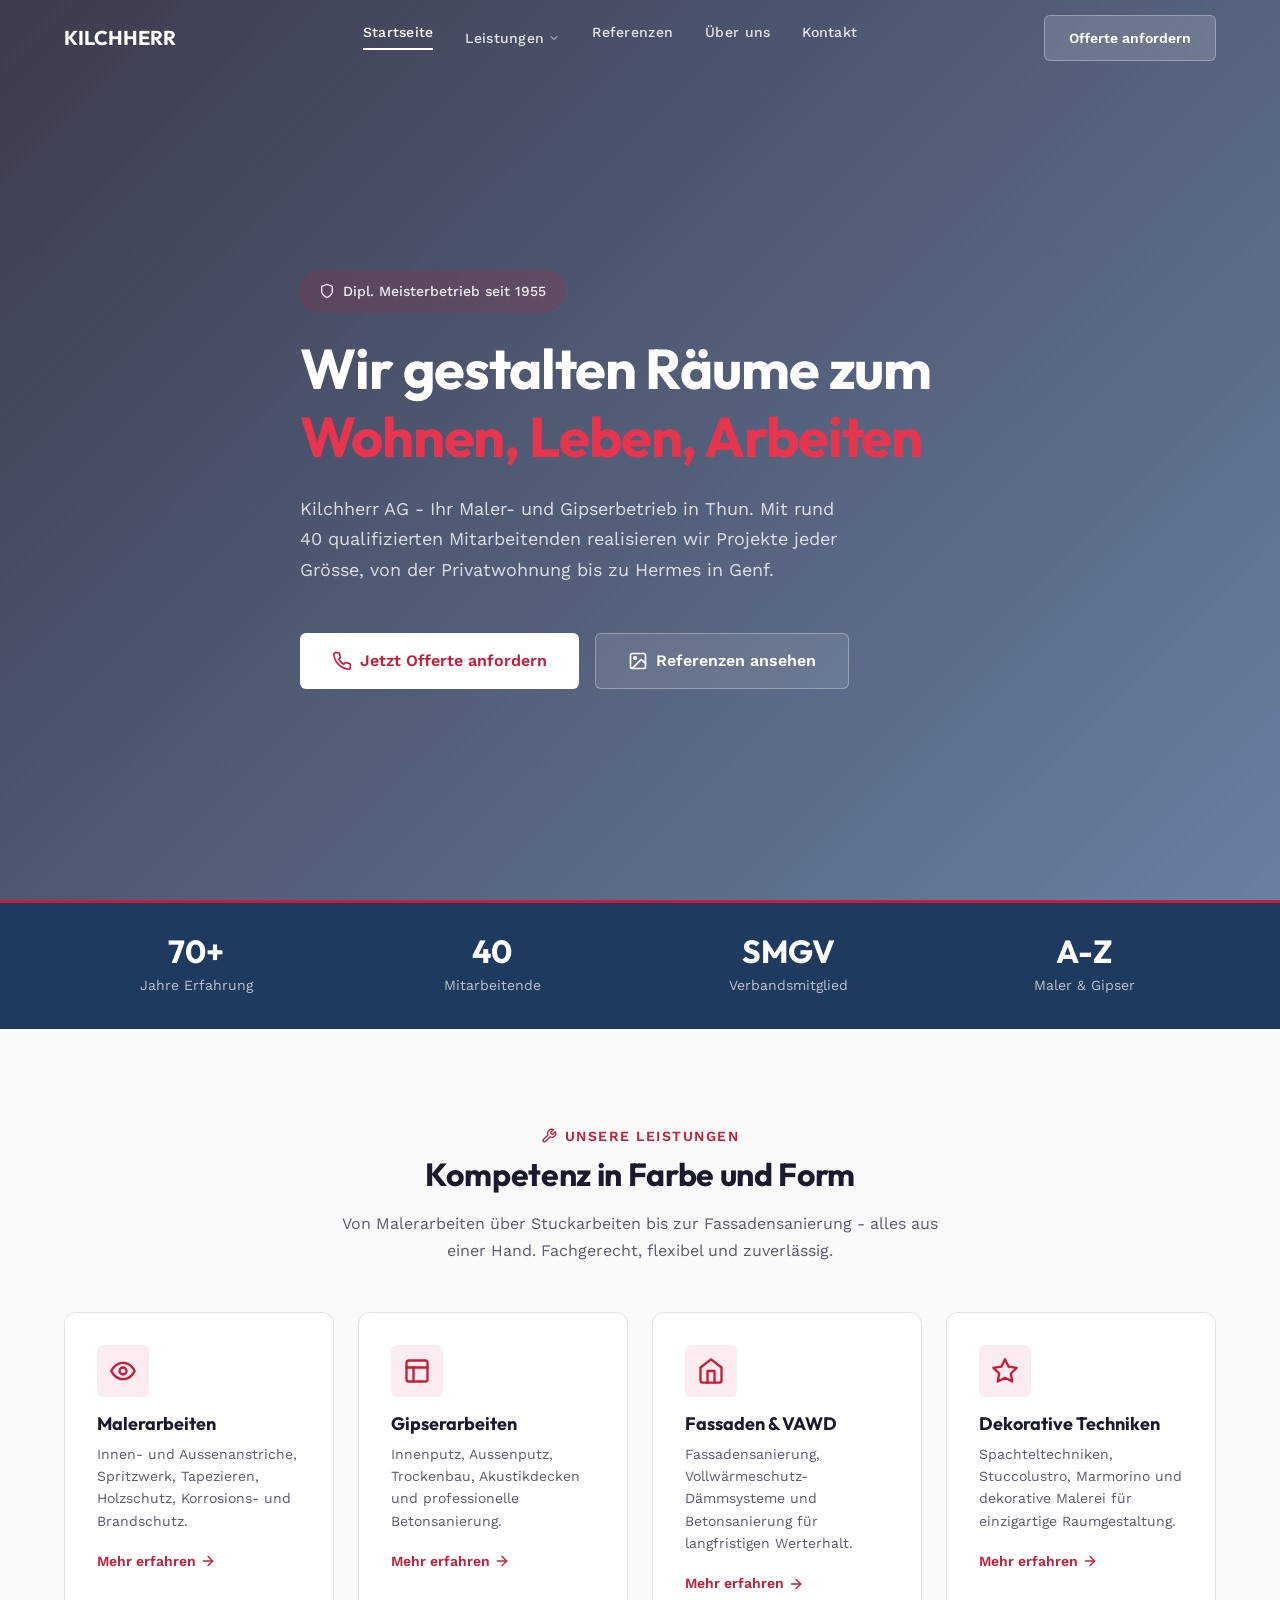
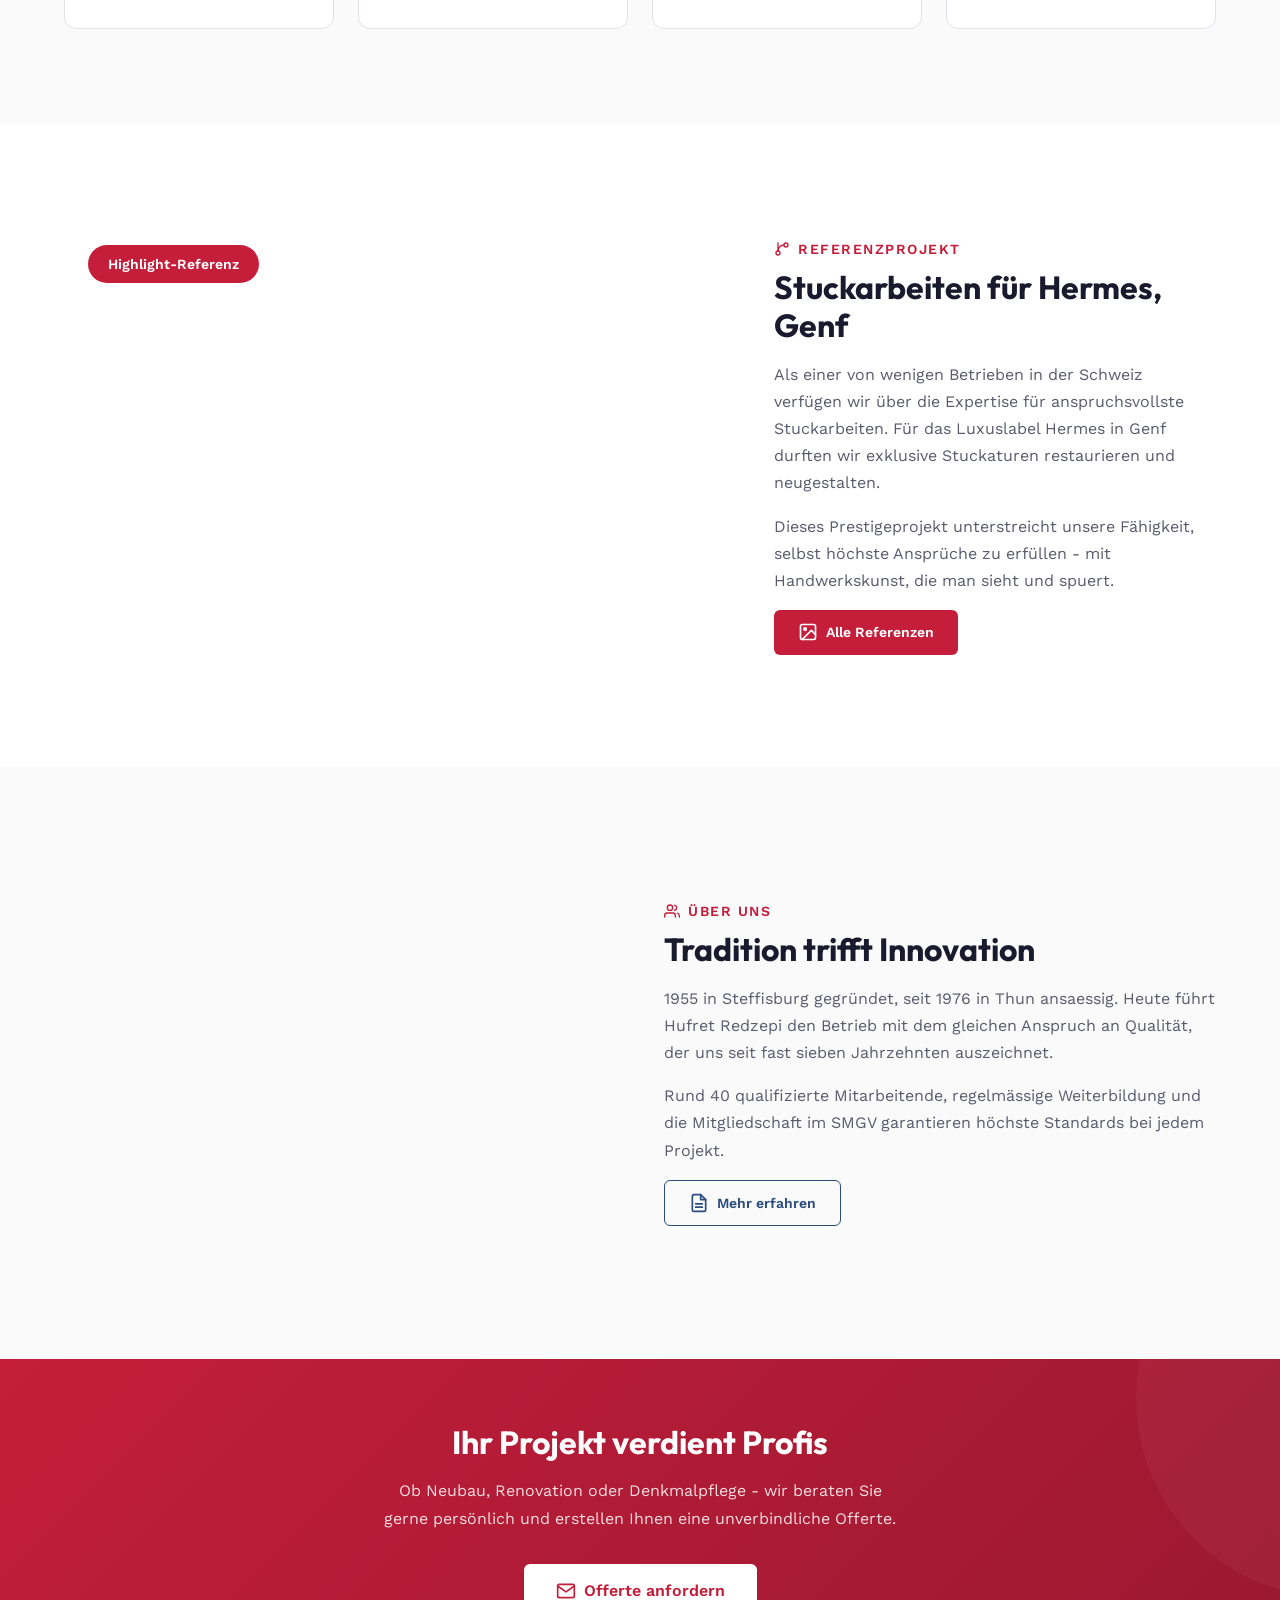
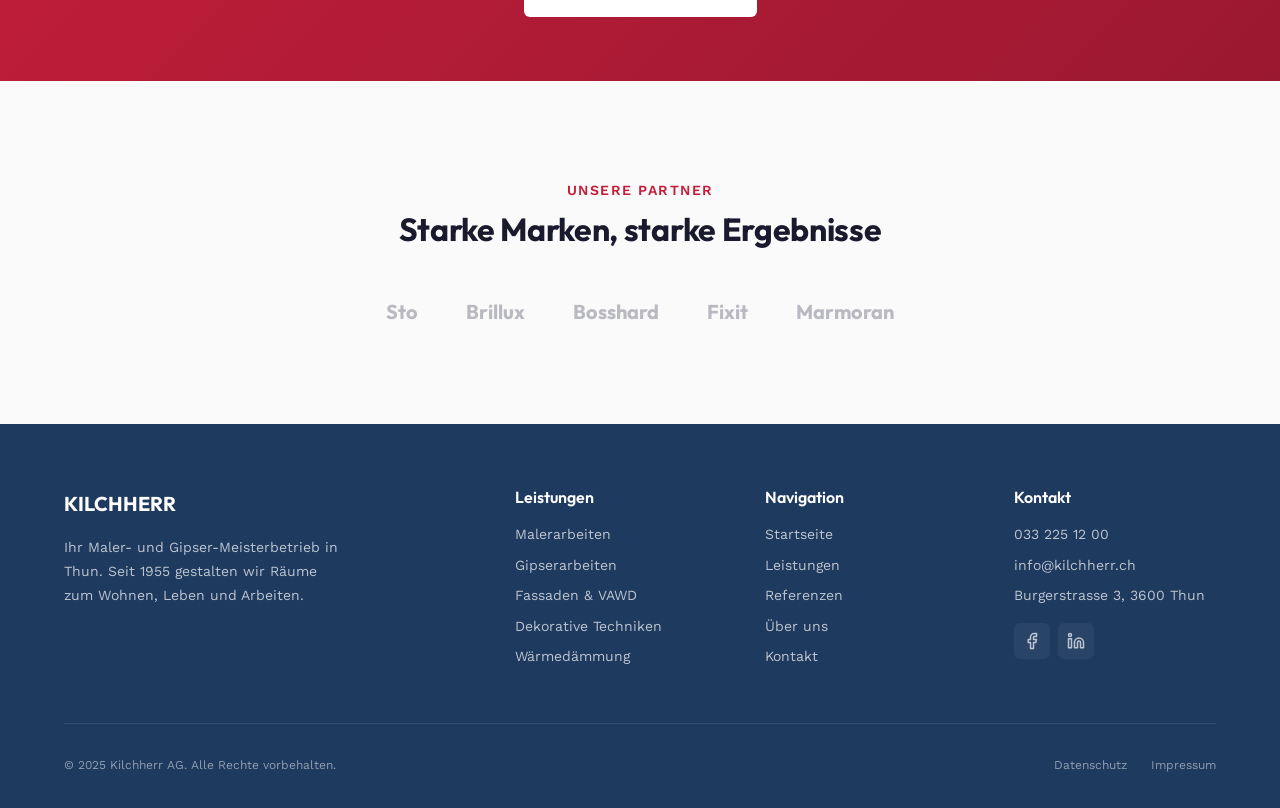
==== commit 8a1d6dec: "fix: use proper German umlauts (ä/ö/ü) in all text content Replace ae/oe/ue with proper ä/ö/ü across" ====
--- a/index.html
+++ b/index.html
@@ -8,7 +8,7 @@
   <meta name="robots" content="index, follow">
   <link rel="canonical" href="https://kilchherr-redesign.pages.dev/">
   <meta property="og:title" content="Kilchherr AG Thun | Maler & Gipser seit 1955">
-  <meta property="og:description" content="Dipl. Meisterbetrieb fuer Maler- und Gipserarbeiten in Thun. 40 qualifizierte Mitarbeitende, seit 1955.">
+  <meta property="og:description" content="Dipl. Meisterbetrieb für Maler- und Gipserarbeiten in Thun. 40 qualifizierte Mitarbeitende, seit 1955.">
   <meta property="og:url" content="https://kilchherr-redesign.pages.dev/">
   <meta property="og:type" content="website">
   <meta property="og:locale" content="de_CH">
@@ -35,7 +35,7 @@
     "areaServed": ["Thun", "Bern", "Berner Oberland", "Steffisburg", "Spiez"],
     "foundingDate": "1955",
     "numberOfEmployees": "40",
-    "description": "Dipl. Meisterbetrieb fuer Maler- und Gipserarbeiten in Thun. Seit 1955 gestalten wir Raeume zum Wohnen, Leben und Arbeiten.",
+    "description": "Dipl. Meisterbetrieb für Maler- und Gipserarbeiten in Thun. Seit 1955 gestalten wir Räume zum Wohnen, Leben und Arbeiten.",
     "memberOf": {
       "@type": "Organization",
       "name": "Schweizerischer Maler- und Gipserunternehmer-Verband (SMGV)"
@@ -61,18 +61,18 @@
               <a href="leistungen/gipserarbeiten.html">Gipserarbeiten</a>
               <a href="leistungen/fassaden.html">Fassaden &amp; VAWD</a>
               <a href="leistungen/dekorative-techniken.html">Dekorative Techniken</a>
-              <a href="leistungen/waermedaemmung.html">Waermedaemmung</a>
+              <a href="leistungen/waermedaemmung.html">Wärmedämmung</a>
             </div>
           </li>
           <li><a href="referenzen.html">Referenzen</a></li>
-          <li><a href="ueber-uns.html">Ueber uns</a></li>
+          <li><a href="ueber-uns.html">Über uns</a></li>
           <li><a href="kontakt.html">Kontakt</a></li>
         </ul>
       </nav>
       <div class="header-cta">
         <a href="kontakt.html" class="btn btn-primary">Offerte anfordern</a>
       </div>
-      <button class="mobile-toggle" id="mobileToggle" aria-label="Menu oeffnen">
+      <button class="mobile-toggle" id="mobileToggle" aria-label="Menu öffnen">
         <span></span><span></span><span></span>
       </button>
     </div>
@@ -87,8 +87,8 @@
           <svg width="16" height="16" viewBox="0 0 24 24" fill="none" stroke="currentColor" stroke-width="2" stroke-linecap="round" stroke-linejoin="round"><path d="M12 22s8-4 8-10V5l-8-3-8 3v7c0 6 8 10 8 10z"/></svg>
           Dipl. Meisterbetrieb seit 1955
         </span>
-        <h1>Wir gestalten Raeume zum <span class="highlight">Wohnen, Leben, Arbeiten</span></h1>
-        <p class="hero-subtitle">Kilchherr AG - Ihr Maler- und Gipserbetrieb in Thun. Mit rund 40 qualifizierten Mitarbeitenden realisieren wir Projekte jeder Groesse, von der Privatwohnung bis zu Hermes in Genf.</p>
+        <h1>Wir gestalten Räume zum <span class="highlight">Wohnen, Leben, Arbeiten</span></h1>
+        <p class="hero-subtitle">Kilchherr AG - Ihr Maler- und Gipserbetrieb in Thun. Mit rund 40 qualifizierten Mitarbeitenden realisieren wir Projekte jeder Grösse, von der Privatwohnung bis zu Hermes in Genf.</p>
         <div class="hero-buttons">
           <a href="kontakt.html" class="btn btn-white btn-lg">
             <svg width="20" height="20" viewBox="0 0 24 24" fill="none" stroke="currentColor" stroke-width="2" stroke-linecap="round" stroke-linejoin="round"><path d="M22 16.92v3a2 2 0 01-2.18 2 19.79 19.79 0 01-8.63-3.07 19.5 19.5 0 01-6-6 19.79 19.79 0 01-3.07-8.67A2 2 0 014.11 2h3a2 2 0 012 1.72c.127.96.361 1.903.7 2.81a2 2 0 01-.45 2.11L8.09 9.91a16 16 0 006 6l1.27-1.27a2 2 0 012.11-.45c.907.339 1.85.573 2.81.7A2 2 0 0122 16.92z"/></svg>
@@ -136,7 +136,7 @@
           Unsere Leistungen
         </span>
         <h2>Kompetenz in Farbe und Form</h2>
-        <p>Von Malerarbeiten ueber Stuckarbeiten bis zur Fassadensanierung - alles aus einer Hand. Fachgerecht, flexibel und zuverlaessig.</p>
+        <p>Von Malerarbeiten über Stuckarbeiten bis zur Fassadensanierung - alles aus einer Hand. Fachgerecht, flexibel und zuverlässig.</p>
       </div>
       <div class="feature-grid">
         <div class="feature-card">
@@ -160,7 +160,7 @@
             <svg width="28" height="28" viewBox="0 0 24 24" fill="none" stroke="currentColor" stroke-width="2" stroke-linecap="round" stroke-linejoin="round"><path d="M3 9l9-7 9 7v11a2 2 0 01-2 2H5a2 2 0 01-2-2z"/><polyline points="9 22 9 12 15 12 15 22"/></svg>
           </div>
           <h3>Fassaden &amp; VAWD</h3>
-          <p>Fassadensanierung, Vollwaermeschutz-Daemmsysteme und Betonsanierung fuer langfristigen Werterhalt.</p>
+          <p>Fassadensanierung, Vollwärmeschutz-Dämmsysteme und Betonsanierung für langfristigen Werterhalt.</p>
           <a href="leistungen/fassaden.html" class="card-link">Mehr erfahren <svg width="16" height="16" viewBox="0 0 24 24" fill="none" stroke="currentColor" stroke-width="2" stroke-linecap="round" stroke-linejoin="round"><path d="M5 12h14"/><path d="M12 5l7 7-7 7"/></svg></a>
         </div>
         <div class="feature-card">
@@ -168,7 +168,7 @@
             <svg width="28" height="28" viewBox="0 0 24 24" fill="none" stroke="currentColor" stroke-width="2" stroke-linecap="round" stroke-linejoin="round"><polygon points="12 2 15.09 8.26 22 9.27 17 14.14 18.18 21.02 12 17.77 5.82 21.02 7 14.14 2 9.27 8.91 8.26 12 2"/></svg>
           </div>
           <h3>Dekorative Techniken</h3>
-          <p>Spachteltechniken, Stuccolustro, Marmorino und dekorative Malerei fuer einzigartige Raumgestaltung.</p>
+          <p>Spachteltechniken, Stuccolustro, Marmorino und dekorative Malerei für einzigartige Raumgestaltung.</p>
           <a href="leistungen/dekorative-techniken.html" class="card-link">Mehr erfahren <svg width="16" height="16" viewBox="0 0 24 24" fill="none" stroke="currentColor" stroke-width="2" stroke-linecap="round" stroke-linejoin="round"><path d="M5 12h14"/><path d="M12 5l7 7-7 7"/></svg></a>
         </div>
       </div>
@@ -187,9 +187,9 @@
             <svg width="16" height="16" viewBox="0 0 24 24" fill="none" stroke="currentColor" stroke-width="2" stroke-linecap="round" stroke-linejoin="round"><path d="M6 3v12"/><path d="M18 9a3 3 0 100-6 3 3 0 000 6z"/><path d="M6 21a3 3 0 100-6 3 3 0 000 6z"/><path d="M15 6a9 9 0 00-9 9"/></svg>
             Referenzprojekt
           </span>
-          <h2>Stuckarbeiten fuer Hermes, Genf</h2>
-          <p>Als einer von wenigen Betrieben in der Schweiz verfuegen wir ueber die Expertise fuer anspruchsvollste Stuckarbeiten. Fuer das Luxuslabel Hermes in Genf durften wir exklusive Stuckaturen restaurieren und neugestalten.</p>
-          <p>Dieses Prestigeprojekt unterstreicht unsere Faehigkeit, selbst hoechste Ansprueche zu erfuellen - mit Handwerkskunst, die man sieht und spuert.</p>
+          <h2>Stuckarbeiten für Hermes, Genf</h2>
+          <p>Als einer von wenigen Betrieben in der Schweiz verfügen wir über die Expertise für anspruchsvollste Stuckarbeiten. Für das Luxuslabel Hermes in Genf durften wir exklusive Stuckaturen restaurieren und neugestalten.</p>
+          <p>Dieses Prestigeprojekt unterstreicht unsere Fähigkeit, selbst höchste Ansprüche zu erfüllen - mit Handwerkskunst, die man sieht und spuert.</p>
           <a href="referenzen.html" class="btn btn-primary">
             <svg width="20" height="20" viewBox="0 0 24 24" fill="none" stroke="currentColor" stroke-width="2" stroke-linecap="round" stroke-linejoin="round"><rect x="3" y="3" width="18" height="18" rx="2" ry="2"/><circle cx="8.5" cy="8.5" r="1.5"/><polyline points="21 15 16 10 5 21"/></svg>
             Alle Referenzen
@@ -206,11 +206,11 @@
         <div class="text-image-content">
           <span class="section-label">
             <svg width="16" height="16" viewBox="0 0 24 24" fill="none" stroke="currentColor" stroke-width="2" stroke-linecap="round" stroke-linejoin="round"><path d="M17 21v-2a4 4 0 00-4-4H5a4 4 0 00-4 4v2"/><circle cx="9" cy="7" r="4"/><path d="M23 21v-2a4 4 0 00-3-3.87"/><path d="M16 3.13a4 4 0 010 7.75"/></svg>
-            Ueber uns
+            Über uns
           </span>
           <h2>Tradition trifft Innovation</h2>
-          <p>1955 in Steffisburg gegruendet, seit 1976 in Thun ansaessig. Heute fuehrt Hufret Redzepi den Betrieb mit dem gleichen Anspruch an Qualitaet, der uns seit fast sieben Jahrzehnten auszeichnet.</p>
-          <p>Rund 40 qualifizierte Mitarbeitende, regelmaessige Weiterbildung und die Mitgliedschaft im SMGV garantieren hoechste Standards bei jedem Projekt.</p>
+          <p>1955 in Steffisburg gegründet, seit 1976 in Thun ansaessig. Heute führt Hufret Redzepi den Betrieb mit dem gleichen Anspruch an Qualität, der uns seit fast sieben Jahrzehnten auszeichnet.</p>
+          <p>Rund 40 qualifizierte Mitarbeitende, regelmässige Weiterbildung und die Mitgliedschaft im SMGV garantieren höchste Standards bei jedem Projekt.</p>
           <a href="ueber-uns.html" class="btn btn-outline">
             <svg width="20" height="20" viewBox="0 0 24 24" fill="none" stroke="currentColor" stroke-width="2" stroke-linecap="round" stroke-linejoin="round"><path d="M14 2H6a2 2 0 00-2 2v16a2 2 0 002 2h12a2 2 0 002-2V8z"/><polyline points="14 2 14 8 20 8"/><line x1="16" y1="13" x2="8" y2="13"/><line x1="16" y1="17" x2="8" y2="17"/></svg>
             Mehr erfahren
@@ -225,7 +225,7 @@
   <section class="cta-banner">
     <div class="container">
       <h2>Ihr Projekt verdient Profis</h2>
-      <p>Ob Neubau, Renovation oder Denkmalpflege - wir beraten Sie gerne persoenlich und erstellen Ihnen eine unverbindliche Offerte.</p>
+      <p>Ob Neubau, Renovation oder Denkmalpflege - wir beraten Sie gerne persönlich und erstellen Ihnen eine unverbindliche Offerte.</p>
       <a href="kontakt.html" class="btn btn-white btn-lg">
         <svg width="20" height="20" viewBox="0 0 24 24" fill="none" stroke="currentColor" stroke-width="2" stroke-linecap="round" stroke-linejoin="round"><path d="M4 4h16c1.1 0 2 .9 2 2v12c0 1.1-.9 2-2 2H4c-1.1 0-2-.9-2-2V6c0-1.1.9-2 2-2z"/><polyline points="22,6 12,13 2,6"/></svg>
         Offerte anfordern
@@ -256,7 +256,7 @@
       <div class="footer-grid">
         <div class="footer-brand">
           <span class="logo-text" style="color:#fff; font-size:1.25rem;">KILCHHERR</span>
-          <p>Ihr Maler- und Gipser-Meisterbetrieb in Thun. Seit 1955 gestalten wir Raeume zum Wohnen, Leben und Arbeiten.</p>
+          <p>Ihr Maler- und Gipser-Meisterbetrieb in Thun. Seit 1955 gestalten wir Räume zum Wohnen, Leben und Arbeiten.</p>
         </div>
         <div class="footer-col">
           <h4>Leistungen</h4>
@@ -264,14 +264,14 @@
           <a href="leistungen/gipserarbeiten.html">Gipserarbeiten</a>
           <a href="leistungen/fassaden.html">Fassaden &amp; VAWD</a>
           <a href="leistungen/dekorative-techniken.html">Dekorative Techniken</a>
-          <a href="leistungen/waermedaemmung.html">Waermedaemmung</a>
+          <a href="leistungen/waermedaemmung.html">Wärmedämmung</a>
         </div>
         <div class="footer-col">
           <h4>Navigation</h4>
           <a href="index.html">Startseite</a>
           <a href="leistungen.html">Leistungen</a>
           <a href="referenzen.html">Referenzen</a>
-          <a href="ueber-uns.html">Ueber uns</a>
+          <a href="ueber-uns.html">Über uns</a>
           <a href="kontakt.html">Kontakt</a>
         </div>
         <div class="footer-col">
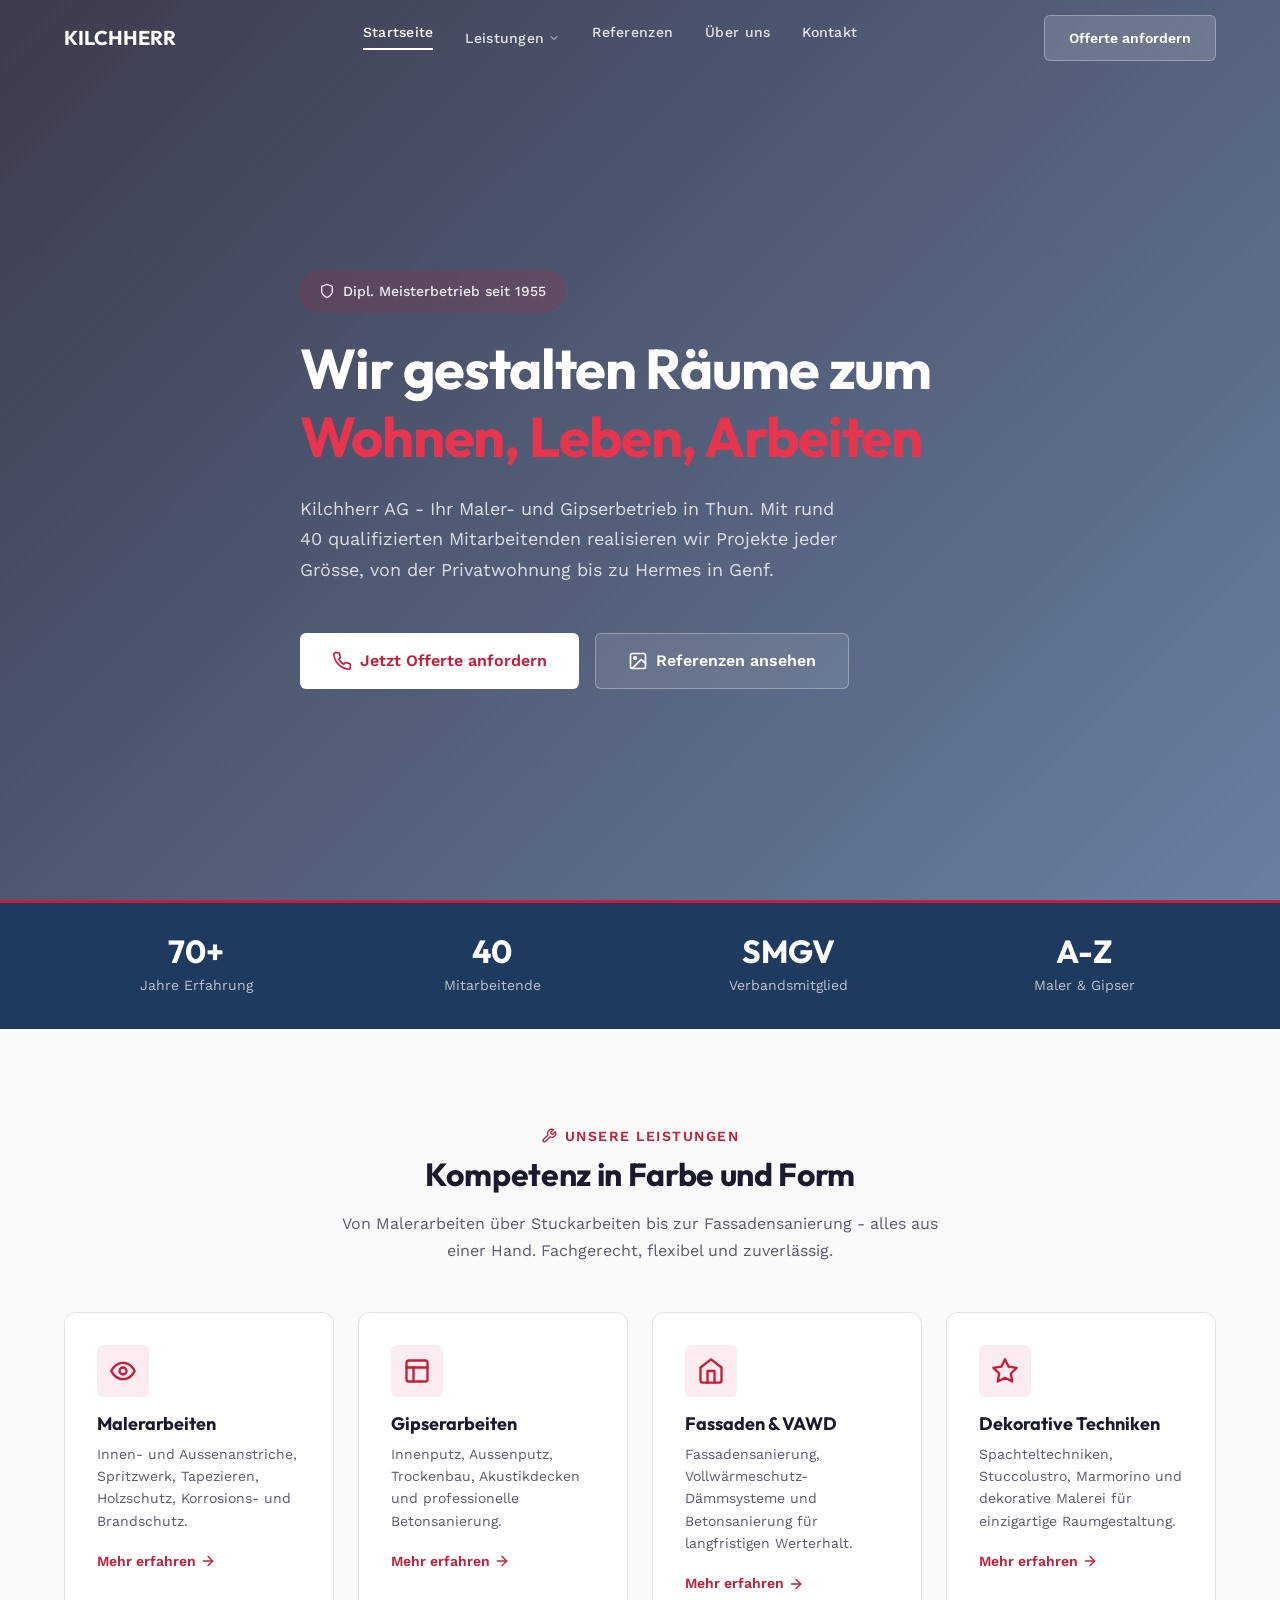
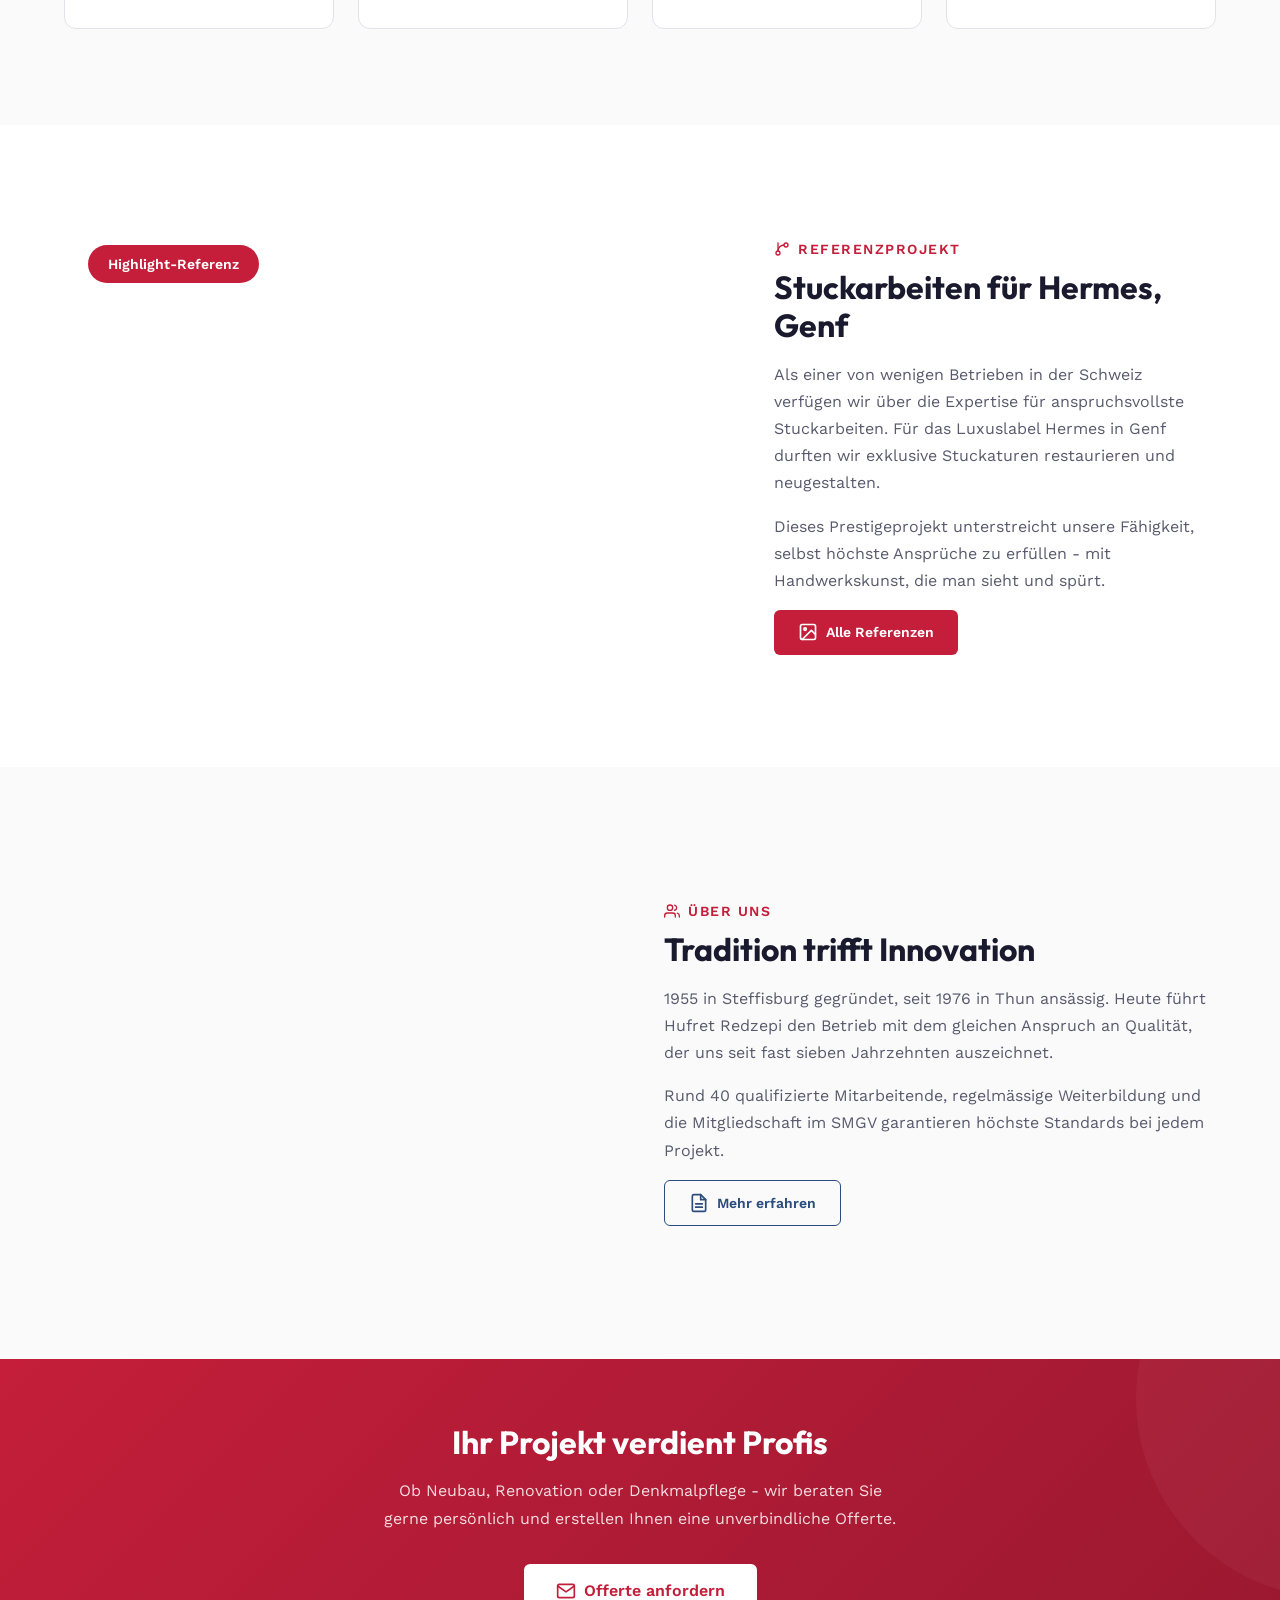
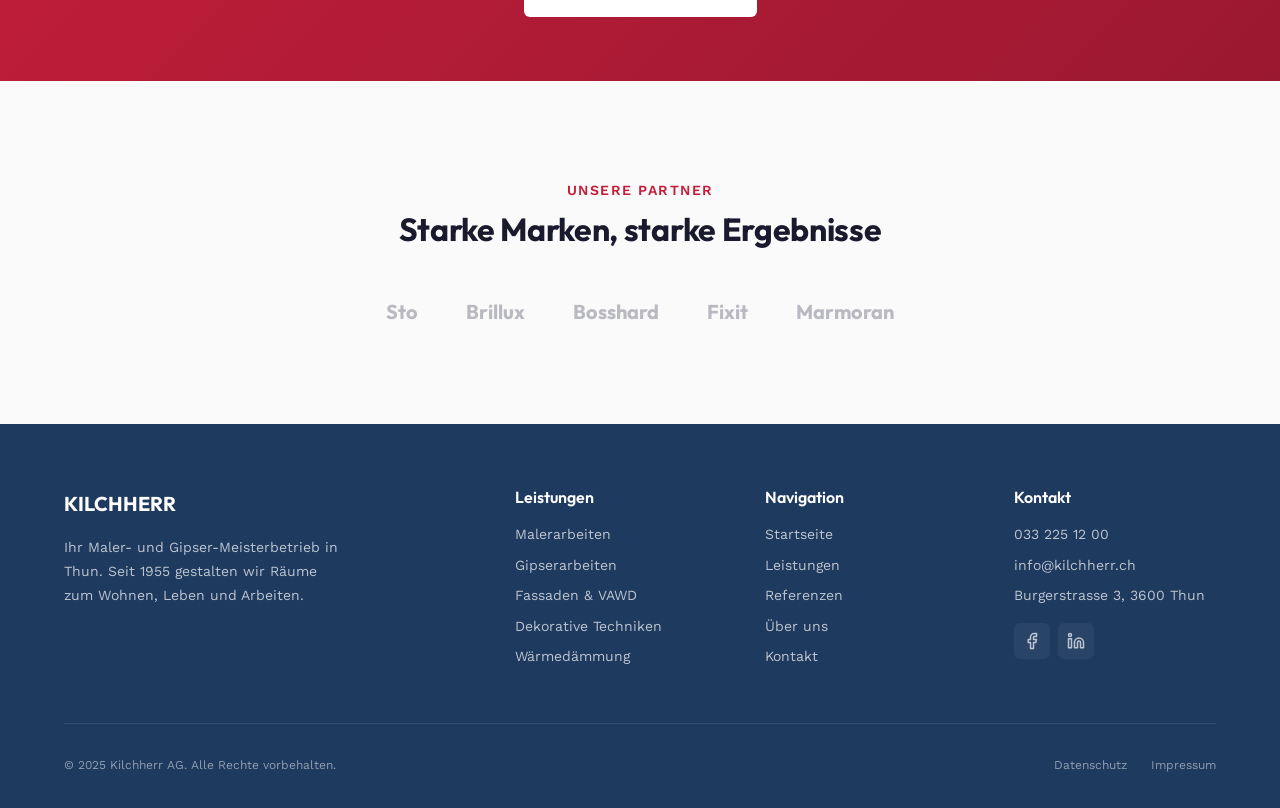
==== commit 3dfea02e: "fix: replace ae/oe/ue with proper German umlauts across 8 HTML files Co-Authored-By: Claude Opus 4.6" ====
--- a/index.html
+++ b/index.html
@@ -189,7 +189,7 @@
           </span>
           <h2>Stuckarbeiten für Hermes, Genf</h2>
           <p>Als einer von wenigen Betrieben in der Schweiz verfügen wir über die Expertise für anspruchsvollste Stuckarbeiten. Für das Luxuslabel Hermes in Genf durften wir exklusive Stuckaturen restaurieren und neugestalten.</p>
-          <p>Dieses Prestigeprojekt unterstreicht unsere Fähigkeit, selbst höchste Ansprüche zu erfüllen - mit Handwerkskunst, die man sieht und spuert.</p>
+          <p>Dieses Prestigeprojekt unterstreicht unsere Fähigkeit, selbst höchste Ansprüche zu erfüllen - mit Handwerkskunst, die man sieht und spürt.</p>
           <a href="referenzen.html" class="btn btn-primary">
             <svg width="20" height="20" viewBox="0 0 24 24" fill="none" stroke="currentColor" stroke-width="2" stroke-linecap="round" stroke-linejoin="round"><rect x="3" y="3" width="18" height="18" rx="2" ry="2"/><circle cx="8.5" cy="8.5" r="1.5"/><polyline points="21 15 16 10 5 21"/></svg>
             Alle Referenzen
@@ -209,7 +209,7 @@
             Über uns
           </span>
           <h2>Tradition trifft Innovation</h2>
-          <p>1955 in Steffisburg gegründet, seit 1976 in Thun ansaessig. Heute führt Hufret Redzepi den Betrieb mit dem gleichen Anspruch an Qualität, der uns seit fast sieben Jahrzehnten auszeichnet.</p>
+          <p>1955 in Steffisburg gegründet, seit 1976 in Thun ansässig. Heute führt Hufret Redzepi den Betrieb mit dem gleichen Anspruch an Qualität, der uns seit fast sieben Jahrzehnten auszeichnet.</p>
           <p>Rund 40 qualifizierte Mitarbeitende, regelmässige Weiterbildung und die Mitgliedschaft im SMGV garantieren höchste Standards bei jedem Projekt.</p>
           <a href="ueber-uns.html" class="btn btn-outline">
             <svg width="20" height="20" viewBox="0 0 24 24" fill="none" stroke="currentColor" stroke-width="2" stroke-linecap="round" stroke-linejoin="round"><path d="M14 2H6a2 2 0 00-2 2v16a2 2 0 002 2h12a2 2 0 002-2V8z"/><polyline points="14 2 14 8 20 8"/><line x1="16" y1="13" x2="8" y2="13"/><line x1="16" y1="17" x2="8" y2="17"/></svg>
